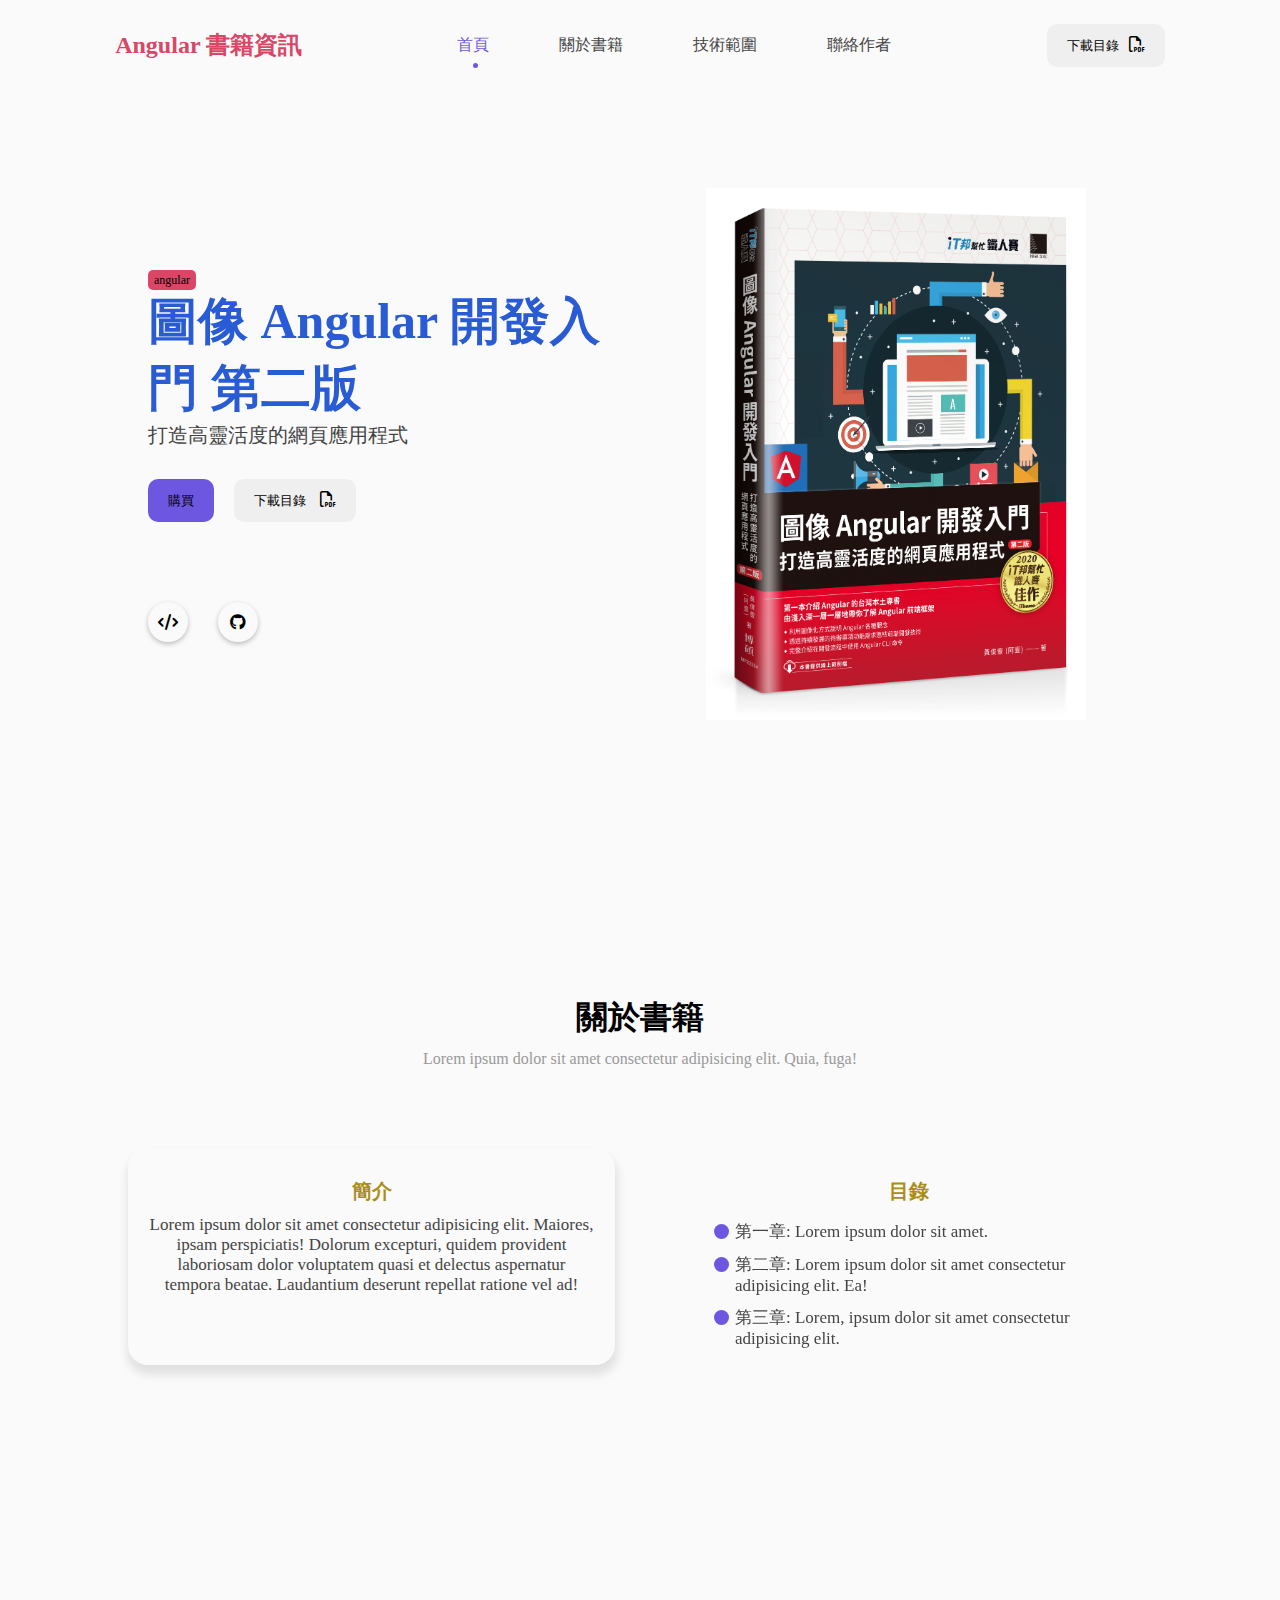
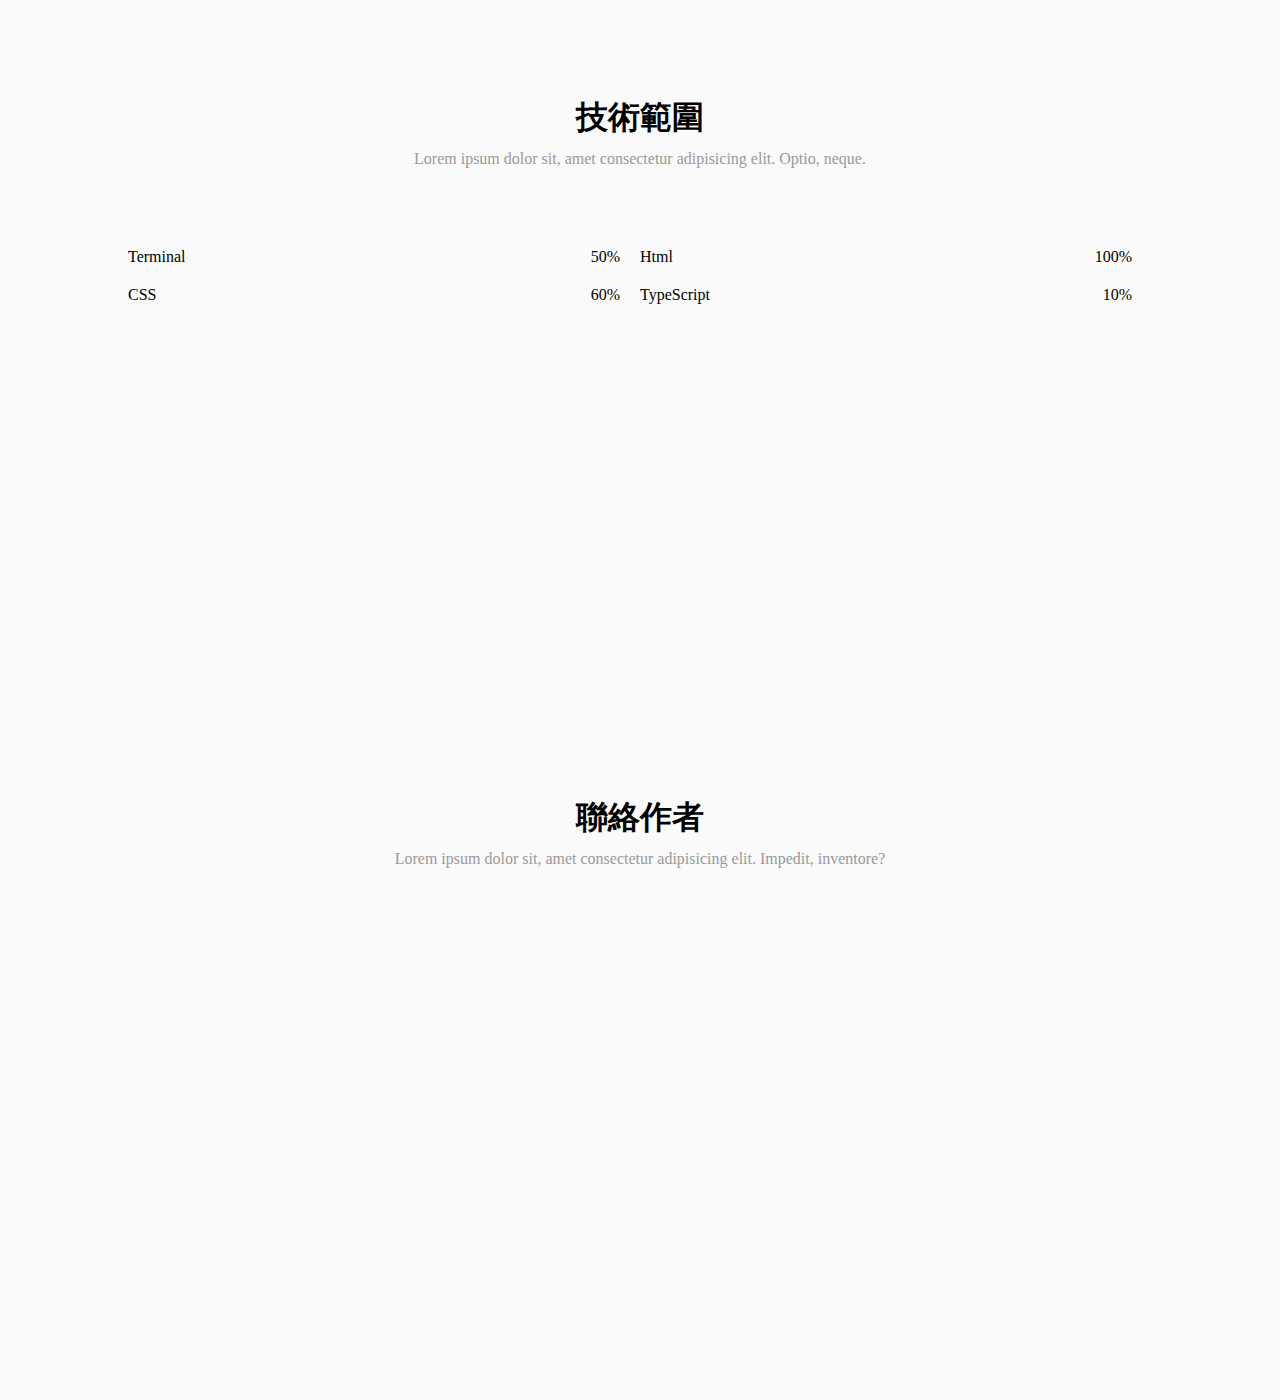
==== src/index.html @ b47655c7 "feat(skill): 技術範圍項目樣式實作" ====
<!DOCTYPE html>
<html lang="en">
  <head>
    <meta charset="UTF-8" />
    <meta name="viewport" content="width=device-width, initial-scale=1.0" />
    <link rel="stylesheet" href="./style.min.css" />
    <link rel="stylesheet" href="https://cdnjs.cloudflare.com/ajax/libs/font-awesome/6.6.0/css/all.min.css" />
    <title>Angular 書籍資訊</title>
  </head>
  <body>
    <div class="container">
      <nav id="header">
        <div class="nav-logo">Angular 書籍資訊</div>
        <ul class="nav-menu">
          <li class="nav-item">
            <a href="#home" class="nav-link active-link">首頁</a>
          </li>
          <li class="nav-item">
            <a href="#book" class="nav-link">關於書籍</a>
          </li>
          <li class="nav-item">
            <a href="#skill" class="nav-link">技術範圍</a>
          </li>
          <li class="nav-item">
            <a href="#contact" class="nav-link">聯絡作者</a>
          </li>
        </ul>
        <div>
          <button class="btn">下載目錄<i class="fa-regular fa-file-pdf"></i></button>
        </div>
      </nav>
      <main class="wrapper">
        <section id="home" class="home-box">
          <div class="home-text">
            <div class="tag"><span>angular</span></div>
            <div class="name">圖像 Angular 開發入門 第二版</div>
            <div class="subtitle">打造高靈活度的網頁應用程式</div>
            <div class="text-btn">
              <button type="button" class="btn blue-btn">購買</button>
              <button type="button" class="btn">下載目錄 <i class="fa-regular fa-file-pdf"></i></button>
            </div>
            <div class="icons">
              <div class="icon"><i class="fa-solid fa-code"></i></div>
              <div class="icon"><i class="fa-brands fa-github"></i></div>
            </div>
          </div>
          <div class="home-image">
            <div class="image">
              <img src="./assets/images/angular.jpg" alt="angular" />
            </div>
          </div>
        </section>
        <section id="book" class="section">
          <div class="top-header">
            <h1>關於書籍</h1>
            <span>Lorem ipsum dolor sit amet consectetur adipisicing elit. Quia, fuga!</span>
          </div>
          <div class="about-container">
            <div class="introduce">
              <div class="card">
                <h3>簡介</h3>
                <div>
                  Lorem ipsum dolor sit amet consectetur adipisicing elit. Maiores, ipsam perspiciatis! Dolorum excepturi, quidem provident
                  laboriosam dolor voluptatem quasi et delectus aspernatur tempora beatae. Laudantium deserunt repellat ratione vel ad!
                </div>
              </div>
            </div>
            <div class="contents">
              <div class="list">
                <h3>目錄</h3>
                <div class="item">第一章: Lorem ipsum dolor sit amet.</div>
                <div class="item">第二章: Lorem ipsum dolor sit amet consectetur adipisicing elit. Ea!</div>
                <div class="item">第三章: Lorem, ipsum dolor sit amet consectetur adipisicing elit.</div>
              </div>
            </div>
          </div>
        </section>
        <section id="skill" class="section">
          <div class="top-header">
            <h1>技術範圍</h1>
            <span>Lorem ipsum dolor sit, amet consectetur adipisicing elit. Optio, neque.</span>
          </div>
          <div class="skill-container">
            <div class="skill-item">
              <span class="skill">
                <span>Terminal</span>
                <span>50%</span>
              </span>
            </div>
            <div class="skill-item">
              <span class="skill">
                <span>Html</span>
                <span>100%</span>
              </span>
            </div>
            <div class="skill-item">
              <span class="skill">
                <span>CSS</span>
                <span>60%</span>
              </span>
            </div>
            <div class="skill-item">
              <span class="skill">
                <span>TypeScript</span>
                <span>10%</span>
              </span>
            </div>
          </div>
        </section>
        <section id="contact" class="section">
          <div class="top-header">
            <h1>聯絡作者</h1>
            <span>Lorem ipsum dolor sit, amet consectetur adipisicing elit. Impedit, inventore?</span>
          </div>
        </section>
      </main>
    </div>
    <script src="./main.js"></script>
  </body>
</html>
---- src/style.min.css ----
nav{background-color:var(--body-color);position:fixed;width:100%;height:90px;line-height:90px;padding-inline:9vw;display:flex;justify-content:space-between}nav .nav-logo{font-size:24px;font-weight:600;color:var(--logo-color)}nav ul{display:flex;list-style:none}nav ul .nav-link{text-decoration:none;color:var(--text-color);font-weight:500;padding-inline:15px;margin-inline:20px}nav ul .active-link{position:relative;color:var(--first-color)}nav ul .active-link::after{position:absolute;content:"";width:5px;height:5px;background-color:var(--first-color);left:50%;bottom:-15px;border-radius:50%}.btn{font-weight:500;padding:12px 20px;background-color:#efefef;border:none;border-radius:10px;cursor:pointer}.btn:hover{background-color:var(--second-color);color:var(--withe-color)}.btn>i{margin-left:10px}.home-text{padding-left:20px;min-height:80vh;width:50%;display:flex;flex-direction:column;justify-content:center}.home-text .tag>span{background-color:var(--logo-color);color:var(--white-color);padding:3px 6px;font-size:12px;border-radius:5px}.home-text .name{font-size:50px;font-weight:600;color:var(--third-color)}.home-text .subtitle{font-size:20px;margin-bottom:30px;color:var(--text-color)}.home-text .text-btn{display:flex;gap:20px}.home-text .text-btn>.blue-btn{background-color:var(--first-color);color:var(--white-color)}.home-text .text-btn>.blue-btn:hover{background-color:var(--first-color-hover)}.home-text .icons{display:flex;margin-top:5em;gap:30px}.home-text .icons .icon{display:flex;justify-content:center;align-items:center;width:40px;height:40px;border-radius:50%;box-shadow:0px 2px 5px 0px rgba(0,0,0,.25);cursor:pointer}.home-image{display:flex;justify-content:right;align-items:center;width:50%;min-height:80vh}.home-image .image{width:380px;margin:0 auto;overflow:hidden}.home-image .image img{width:380px}.about-container{display:flex;justify-content:space-between;width:100%;gap:50px}.about-container .introduce,.about-container .contents{width:50%}.about-container h3{margin-bottom:10px;font-size:20px;font-weight:600;color:var(--second-color)}.about-container .card{display:flex;align-items:center;flex-direction:column;padding:30px 20px 70px;width:100%;background-color:var(--white-color);border-radius:20px;box-shadow:1px 8px 10px 2px var(--first-shadow-color)}.about-container .card div{text-align:center;font-size:17px;color:var(--text-color)}.about-container .list{display:flex;flex-direction:column;padding:30px 65px 70px;width:100%}.about-container .list h3{text-align:center}.about-container .list .item{font-size:17px;padding:5px;color:var(--text-color);position:relative}.about-container .list .item::before{box-sizing:border-box;content:"";position:absolute;top:9px;left:-16px;width:15px;height:15px;border-radius:50px;background-color:var(--first-color)}.skill-container{display:flex;width:100%;gap:20px;flex-wrap:wrap}.skill-container .skill-item{flex-basis:calc(50% - 20px)}.skill-container .skill-item .skill{display:flex;justify-content:space-between;align-items:center}:root{--body-color: rgb(250, 250, 250);--logo-color: rgb(218, 70, 102);--withe-color: rgb(255, 255, 255);--text-color: rgb(68, 68, 68);--first-color: rgb(110, 87, 224);--first-color-hover: rgb(40, 91, 212);--first-shadow-color: rgba(0, 0, 0, 0.1);--second-color: rgb(170, 142, 18);--third-color: rgb(40, 91, 212)}html{scroll-behavior:smooth}body{background-color:var(--body-color)}body .container{width:100%}*{margin:0;padding:0;box-sizing:border-box}.wrapper{padding-inline:10vw}.wrapper .home-box{display:flex;padding-block:6em;height:100vh;min-height:700px}.wrapper .section{padding-block:6em;min-height:700px}.wrapper .section .top-header{text-align:center;margin-bottom:5em}.wrapper .section .top-header h1{font-weight:600;margin-bottom:10px}.wrapper .section .top-header span{color:#999}i{font-size:16px}/*# sourceMappingURL=style.min.css.map */
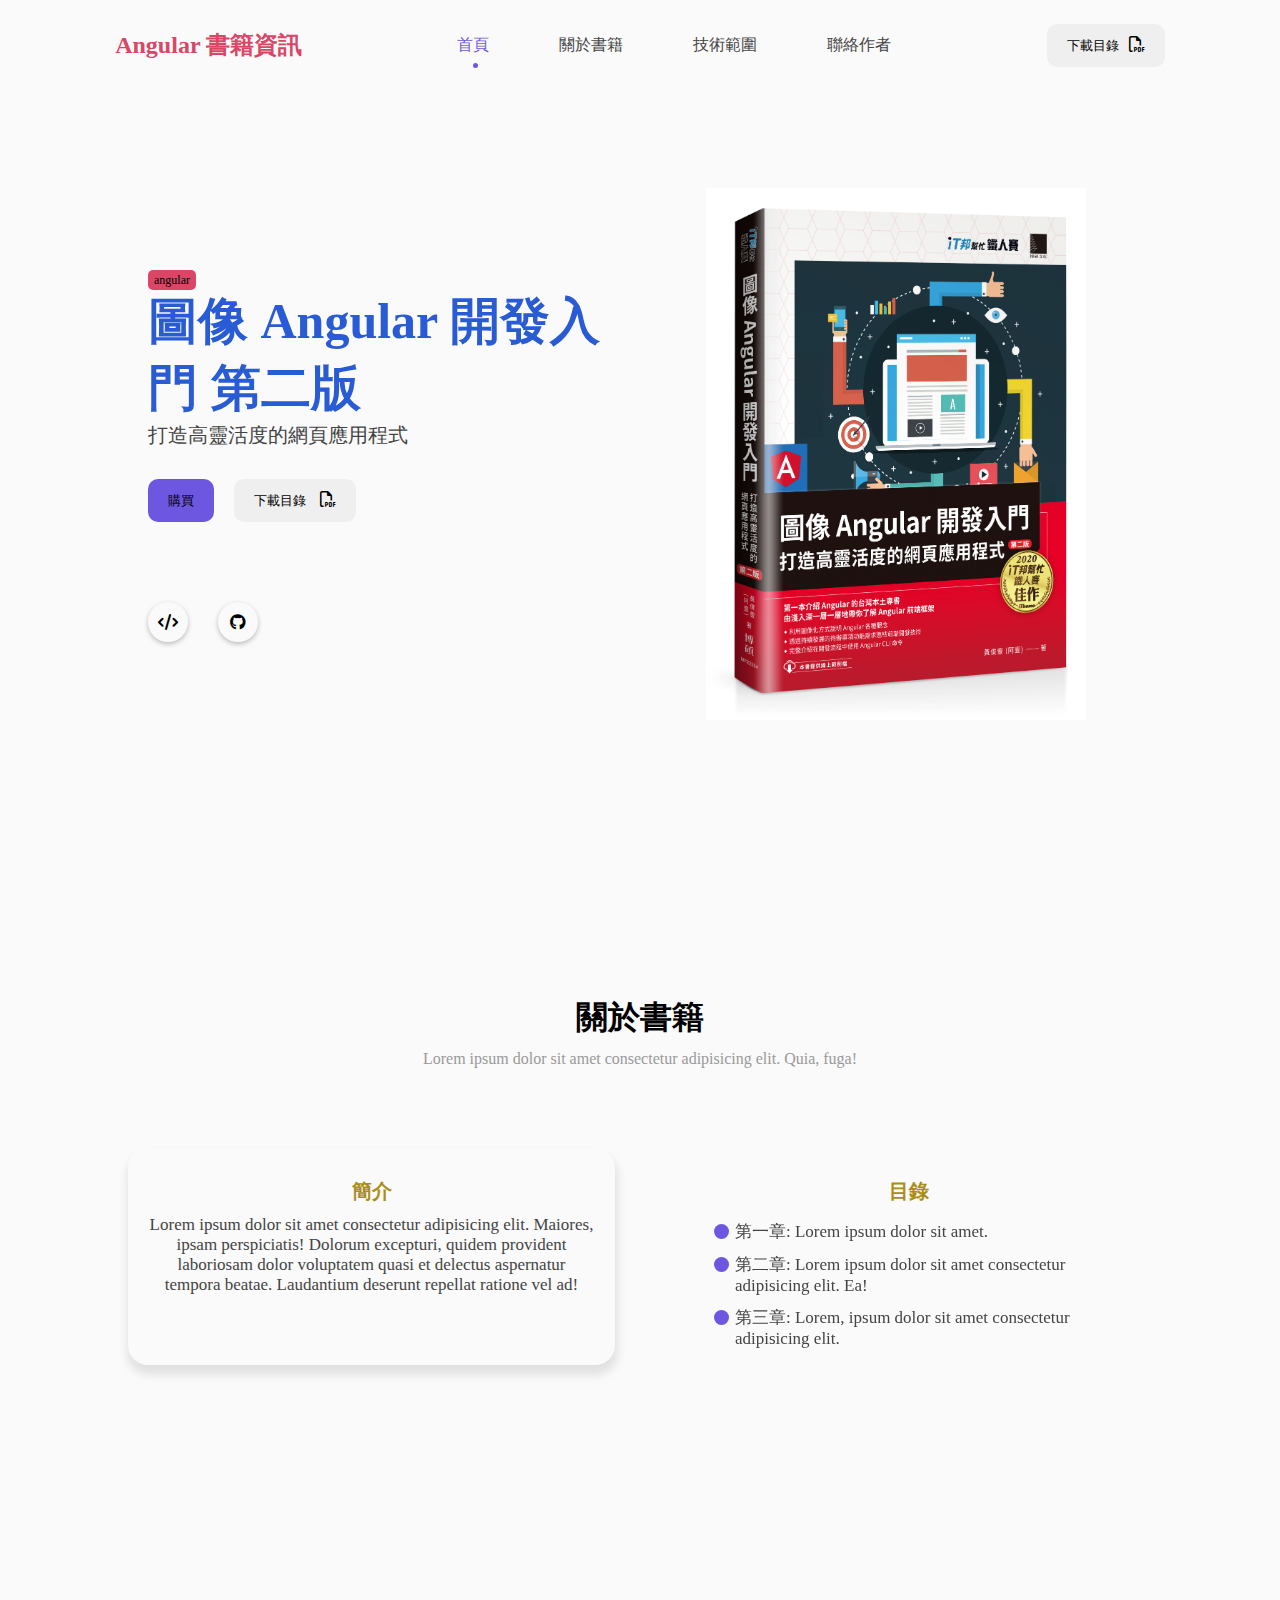
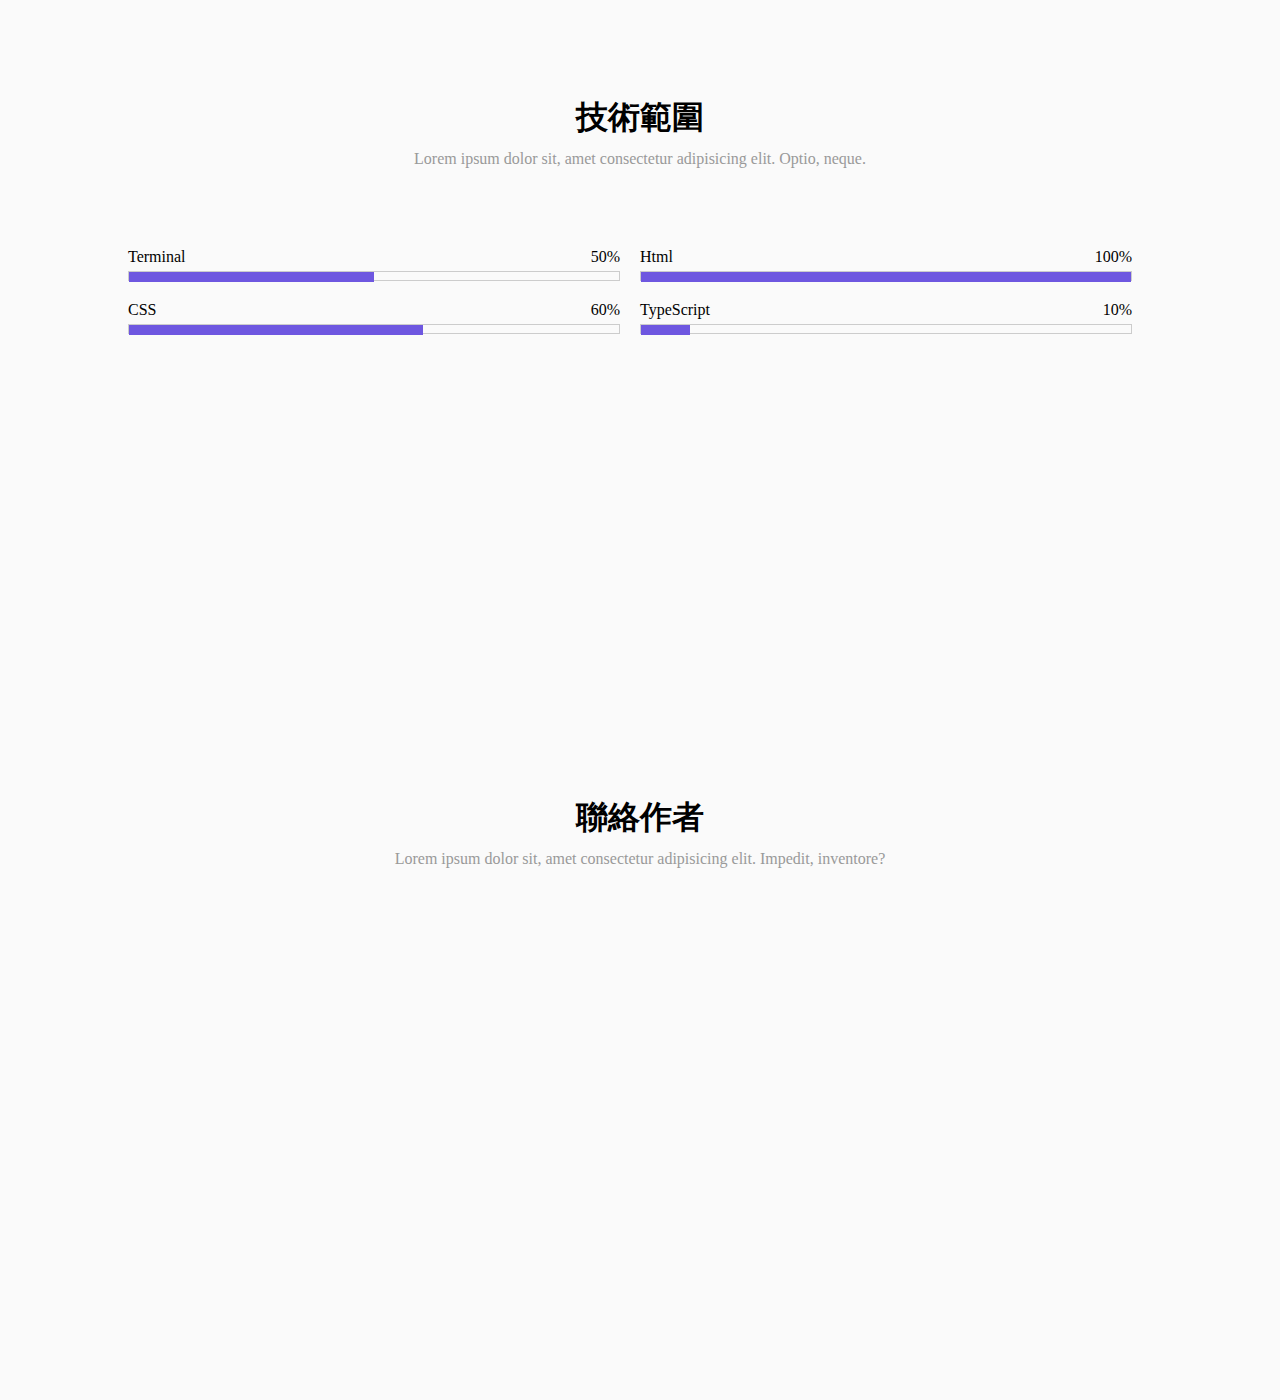
==== commit 3ecad85c: "feat(skill): 技術範圍進度條樣式實作" ====
--- a/src/index.html
+++ b/src/index.html
@@ -86,24 +86,36 @@
                 <span>Terminal</span>
                 <span>50%</span>
               </span>
+              <div class="progress-bar-wrap">
+                <div class="progress-bar" style="width: 50%"></div>
+              </div>
             </div>
             <div class="skill-item">
               <span class="skill">
                 <span>Html</span>
                 <span>100%</span>
               </span>
+              <div class="progress-bar-wrap">
+                <div class="progress-bar" style="width: 100%"></div>
+              </div>
             </div>
             <div class="skill-item">
               <span class="skill">
                 <span>CSS</span>
                 <span>60%</span>
               </span>
+              <div class="progress-bar-wrap">
+                <div class="progress-bar" style="width: 60%"></div>
+              </div>
             </div>
             <div class="skill-item">
               <span class="skill">
                 <span>TypeScript</span>
                 <span>10%</span>
               </span>
+              <div class="progress-bar-wrap">
+                <div class="progress-bar" style="width: 10%"></div>
+              </div>
             </div>
           </div>
         </section>
--- a/src/style.min.css
+++ b/src/style.min.css
@@ -1 +1 @@
-nav{background-color:var(--body-color);position:fixed;width:100%;height:90px;line-height:90px;padding-inline:9vw;display:flex;justify-content:space-between}nav .nav-logo{font-size:24px;font-weight:600;color:var(--logo-color)}nav ul{display:flex;list-style:none}nav ul .nav-link{text-decoration:none;color:var(--text-color);font-weight:500;padding-inline:15px;margin-inline:20px}nav ul .active-link{position:relative;color:var(--first-color)}nav ul .active-link::after{position:absolute;content:"";width:5px;height:5px;background-color:var(--first-color);left:50%;bottom:-15px;border-radius:50%}.btn{font-weight:500;padding:12px 20px;background-color:#efefef;border:none;border-radius:10px;cursor:pointer}.btn:hover{background-color:var(--second-color);color:var(--withe-color)}.btn>i{margin-left:10px}.home-text{padding-left:20px;min-height:80vh;width:50%;display:flex;flex-direction:column;justify-content:center}.home-text .tag>span{background-color:var(--logo-color);color:var(--white-color);padding:3px 6px;font-size:12px;border-radius:5px}.home-text .name{font-size:50px;font-weight:600;color:var(--third-color)}.home-text .subtitle{font-size:20px;margin-bottom:30px;color:var(--text-color)}.home-text .text-btn{display:flex;gap:20px}.home-text .text-btn>.blue-btn{background-color:var(--first-color);color:var(--white-color)}.home-text .text-btn>.blue-btn:hover{background-color:var(--first-color-hover)}.home-text .icons{display:flex;margin-top:5em;gap:30px}.home-text .icons .icon{display:flex;justify-content:center;align-items:center;width:40px;height:40px;border-radius:50%;box-shadow:0px 2px 5px 0px rgba(0,0,0,.25);cursor:pointer}.home-image{display:flex;justify-content:right;align-items:center;width:50%;min-height:80vh}.home-image .image{width:380px;margin:0 auto;overflow:hidden}.home-image .image img{width:380px}.about-container{display:flex;justify-content:space-between;width:100%;gap:50px}.about-container .introduce,.about-container .contents{width:50%}.about-container h3{margin-bottom:10px;font-size:20px;font-weight:600;color:var(--second-color)}.about-container .card{display:flex;align-items:center;flex-direction:column;padding:30px 20px 70px;width:100%;background-color:var(--white-color);border-radius:20px;box-shadow:1px 8px 10px 2px var(--first-shadow-color)}.about-container .card div{text-align:center;font-size:17px;color:var(--text-color)}.about-container .list{display:flex;flex-direction:column;padding:30px 65px 70px;width:100%}.about-container .list h3{text-align:center}.about-container .list .item{font-size:17px;padding:5px;color:var(--text-color);position:relative}.about-container .list .item::before{box-sizing:border-box;content:"";position:absolute;top:9px;left:-16px;width:15px;height:15px;border-radius:50px;background-color:var(--first-color)}.skill-container{display:flex;width:100%;gap:20px;flex-wrap:wrap}.skill-container .skill-item{flex-basis:calc(50% - 20px)}.skill-container .skill-item .skill{display:flex;justify-content:space-between;align-items:center}:root{--body-color: rgb(250, 250, 250);--logo-color: rgb(218, 70, 102);--withe-color: rgb(255, 255, 255);--text-color: rgb(68, 68, 68);--first-color: rgb(110, 87, 224);--first-color-hover: rgb(40, 91, 212);--first-shadow-color: rgba(0, 0, 0, 0.1);--second-color: rgb(170, 142, 18);--third-color: rgb(40, 91, 212)}html{scroll-behavior:smooth}body{background-color:var(--body-color)}body .container{width:100%}*{margin:0;padding:0;box-sizing:border-box}.wrapper{padding-inline:10vw}.wrapper .home-box{display:flex;padding-block:6em;height:100vh;min-height:700px}.wrapper .section{padding-block:6em;min-height:700px}.wrapper .section .top-header{text-align:center;margin-bottom:5em}.wrapper .section .top-header h1{font-weight:600;margin-bottom:10px}.wrapper .section .top-header span{color:#999}i{font-size:16px}/*# sourceMappingURL=style.min.css.map */+nav{background-color:var(--body-color);position:fixed;width:100%;height:90px;line-height:90px;padding-inline:9vw;display:flex;justify-content:space-between}nav .nav-logo{font-size:24px;font-weight:600;color:var(--logo-color)}nav ul{display:flex;list-style:none}nav ul .nav-link{text-decoration:none;color:var(--text-color);font-weight:500;padding-inline:15px;margin-inline:20px}nav ul .active-link{position:relative;color:var(--first-color)}nav ul .active-link::after{position:absolute;content:"";width:5px;height:5px;background-color:var(--first-color);left:50%;bottom:-15px;border-radius:50%}.btn{font-weight:500;padding:12px 20px;background-color:#efefef;border:none;border-radius:10px;cursor:pointer}.btn:hover{background-color:var(--second-color);color:var(--withe-color)}.btn>i{margin-left:10px}.home-text{padding-left:20px;min-height:80vh;width:50%;display:flex;flex-direction:column;justify-content:center}.home-text .tag>span{background-color:var(--logo-color);color:var(--white-color);padding:3px 6px;font-size:12px;border-radius:5px}.home-text .name{font-size:50px;font-weight:600;color:var(--third-color)}.home-text .subtitle{font-size:20px;margin-bottom:30px;color:var(--text-color)}.home-text .text-btn{display:flex;gap:20px}.home-text .text-btn>.blue-btn{background-color:var(--first-color);color:var(--white-color)}.home-text .text-btn>.blue-btn:hover{background-color:var(--first-color-hover)}.home-text .icons{display:flex;margin-top:5em;gap:30px}.home-text .icons .icon{display:flex;justify-content:center;align-items:center;width:40px;height:40px;border-radius:50%;box-shadow:0px 2px 5px 0px rgba(0,0,0,.25);cursor:pointer}.home-image{display:flex;justify-content:right;align-items:center;width:50%;min-height:80vh}.home-image .image{width:380px;margin:0 auto;overflow:hidden}.home-image .image img{width:380px}.about-container{display:flex;justify-content:space-between;width:100%;gap:50px}.about-container .introduce,.about-container .contents{width:50%}.about-container h3{margin-bottom:10px;font-size:20px;font-weight:600;color:var(--second-color)}.about-container .card{display:flex;align-items:center;flex-direction:column;padding:30px 20px 70px;width:100%;background-color:var(--white-color);border-radius:20px;box-shadow:1px 8px 10px 2px var(--first-shadow-color)}.about-container .card div{text-align:center;font-size:17px;color:var(--text-color)}.about-container .list{display:flex;flex-direction:column;padding:30px 65px 70px;width:100%}.about-container .list h3{text-align:center}.about-container .list .item{font-size:17px;padding:5px;color:var(--text-color);position:relative}.about-container .list .item::before{box-sizing:border-box;content:"";position:absolute;top:9px;left:-16px;width:15px;height:15px;border-radius:50px;background-color:var(--first-color)}.skill-container{display:flex;width:100%;gap:20px;flex-wrap:wrap}.skill-container .skill-item{flex-basis:calc(50% - 20px);display:flex;flex-direction:column;gap:5px}.skill-container .skill-item .skill{display:flex;justify-content:space-between;align-items:center}.skill-container .skill-item .progress-bar-wrap{height:10px;border:1px solid #ccc}.skill-container .skill-item .progress-bar-wrap .progress-bar{height:10px;background-color:var(--first-color)}:root{--body-color: rgb(250, 250, 250);--logo-color: rgb(218, 70, 102);--withe-color: rgb(255, 255, 255);--text-color: rgb(68, 68, 68);--first-color: rgb(110, 87, 224);--first-color-hover: rgb(40, 91, 212);--first-shadow-color: rgba(0, 0, 0, 0.1);--second-color: rgb(170, 142, 18);--third-color: rgb(40, 91, 212)}html{scroll-behavior:smooth}body{background-color:var(--body-color)}body .container{width:100%}*{margin:0;padding:0;box-sizing:border-box}.wrapper{padding-inline:10vw}.wrapper .home-box{display:flex;padding-block:6em;height:100vh;min-height:700px}.wrapper .section{padding-block:6em;min-height:700px}.wrapper .section .top-header{text-align:center;margin-bottom:5em}.wrapper .section .top-header h1{font-weight:600;margin-bottom:10px}.wrapper .section .top-header span{color:#999}i{font-size:16px}/*# sourceMappingURL=style.min.css.map */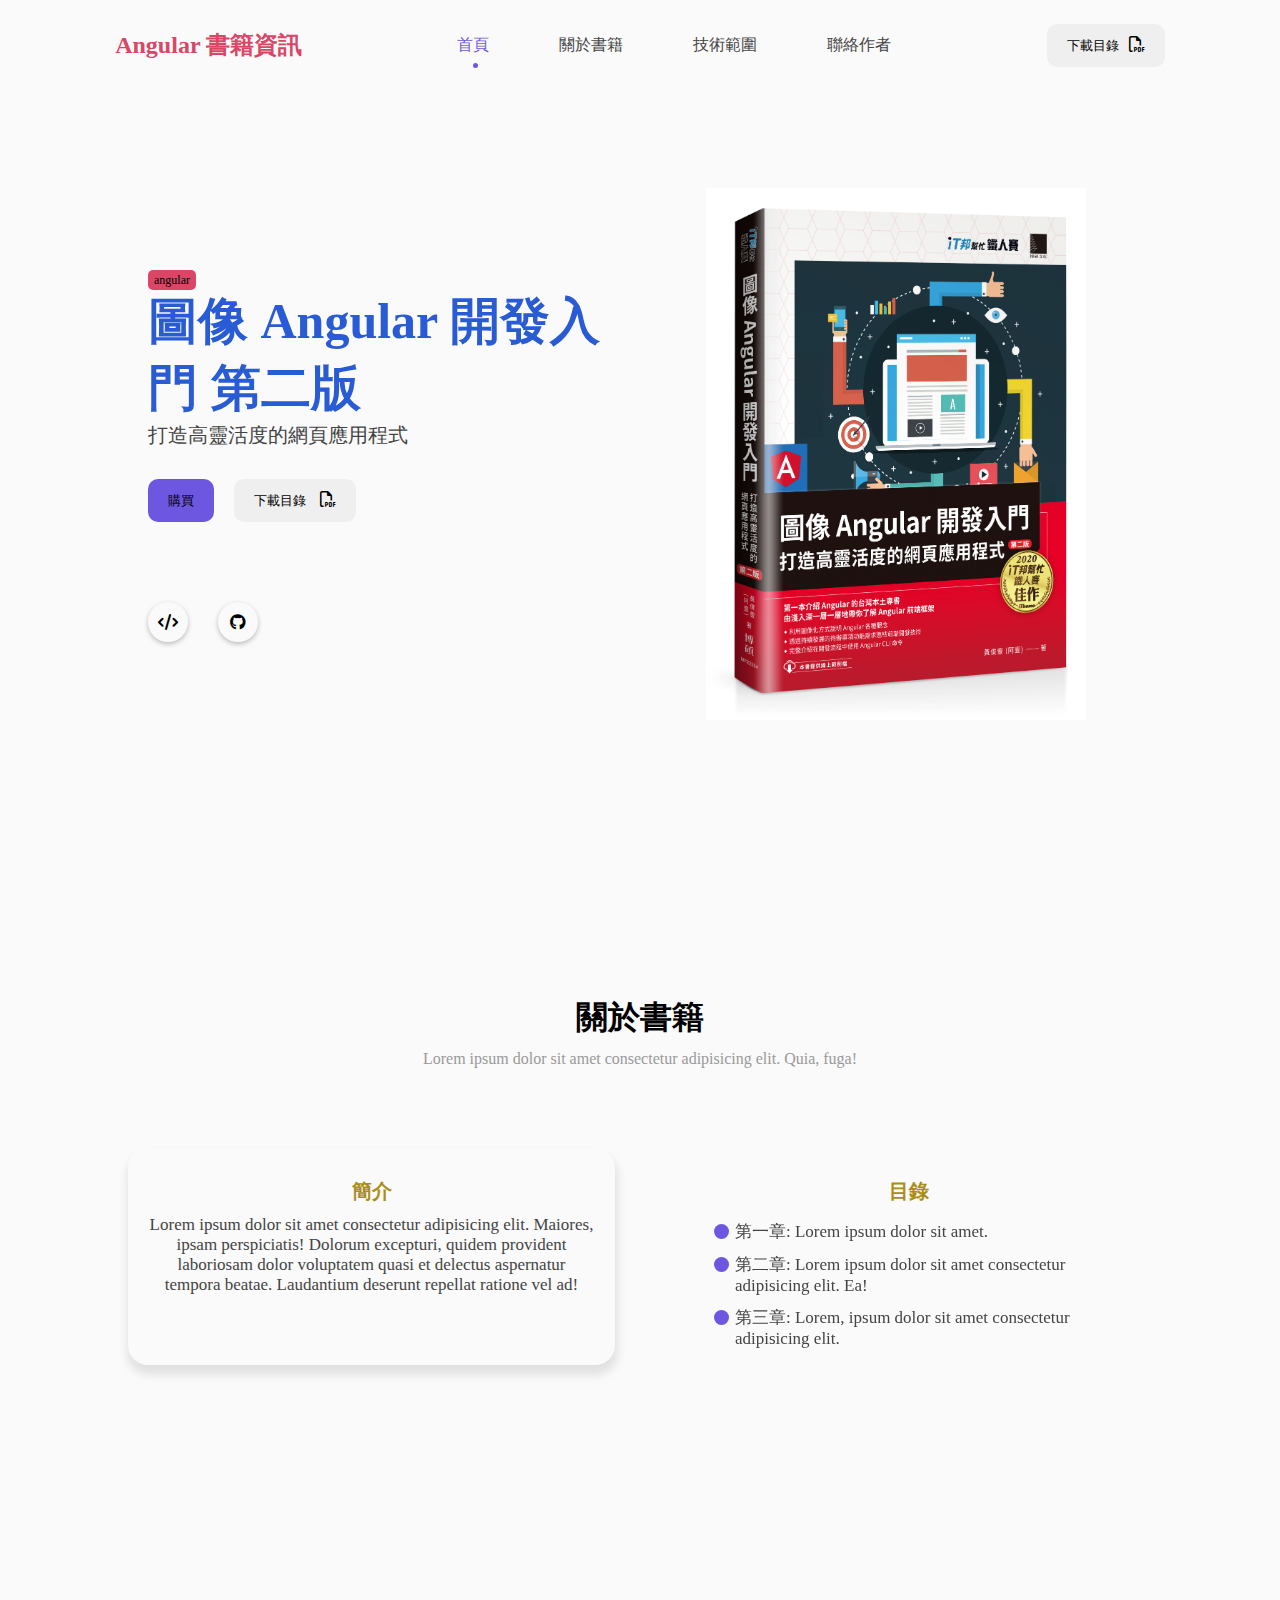
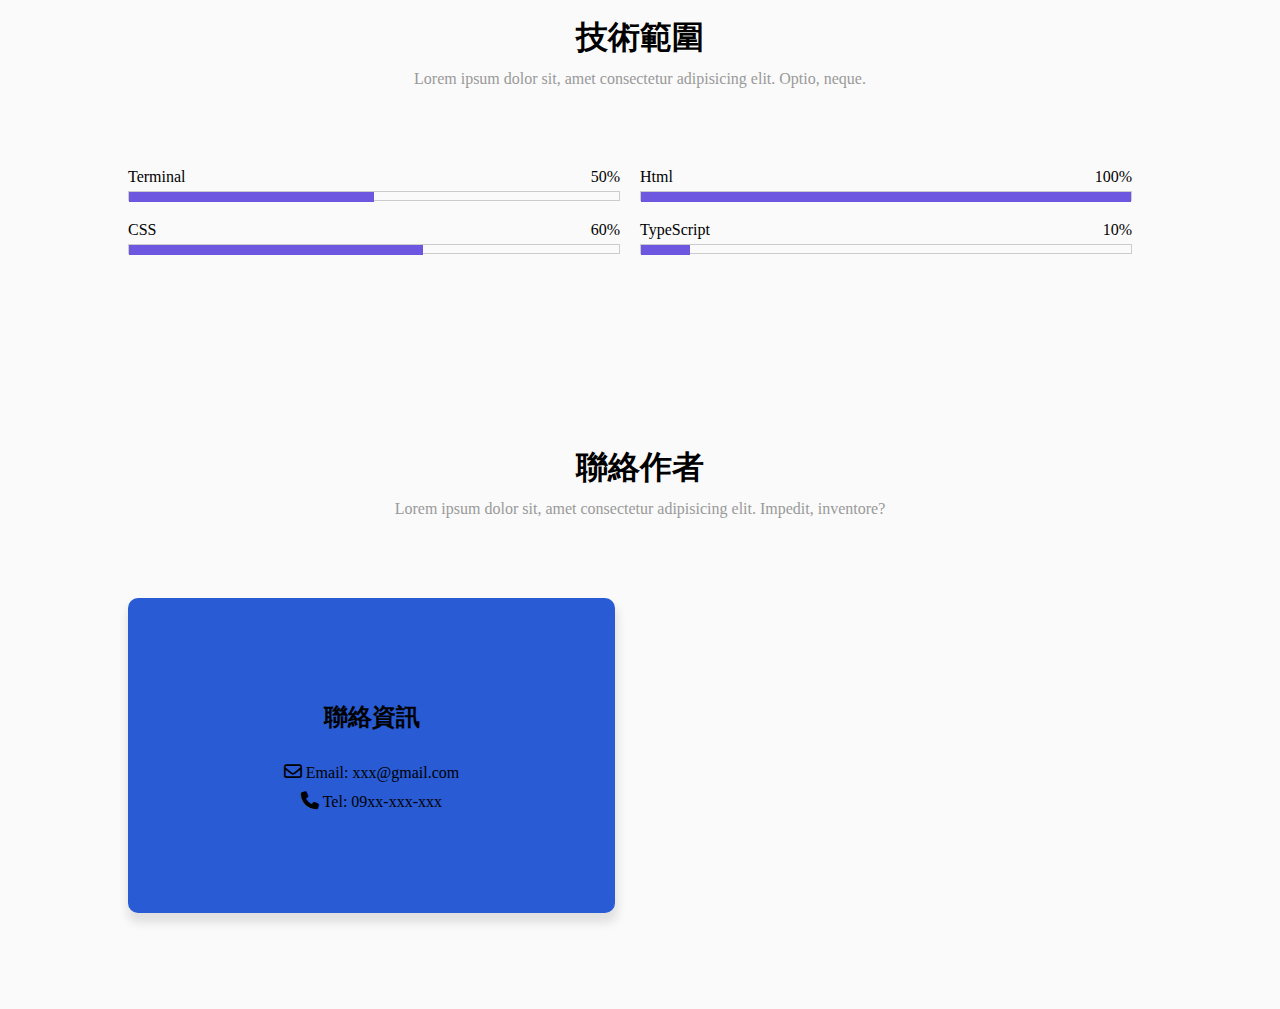
==== commit 85b5e326: "feat(contact): 聯絡作者區塊聯絡資訊實作" ====
--- a/src/index.html
+++ b/src/index.html
@@ -124,6 +124,16 @@
             <h1>聯絡作者</h1>
             <span>Lorem ipsum dolor sit, amet consectetur adipisicing elit. Impedit, inventore?</span>
           </div>
+          <div class="contact-container">
+            <div class="info">
+              <div class="contact-info">
+                <h2>聯絡資訊</h2>
+                <div><i class="fa-regular fa-envelope"></i> Email: xxx@gmail.com</div>
+                <div><i class="fa-solid fa-phone"></i> Tel: 09xx-xxx-xxx</div>
+              </div>
+            </div>
+            <div class="form"></div>
+          </div>
         </section>
       </main>
     </div>
--- a/src/style.min.css
+++ b/src/style.min.css
@@ -1 +1 @@
-nav{background-color:var(--body-color);position:fixed;width:100%;height:90px;line-height:90px;padding-inline:9vw;display:flex;justify-content:space-between}nav .nav-logo{font-size:24px;font-weight:600;color:var(--logo-color)}nav ul{display:flex;list-style:none}nav ul .nav-link{text-decoration:none;color:var(--text-color);font-weight:500;padding-inline:15px;margin-inline:20px}nav ul .active-link{position:relative;color:var(--first-color)}nav ul .active-link::after{position:absolute;content:"";width:5px;height:5px;background-color:var(--first-color);left:50%;bottom:-15px;border-radius:50%}.btn{font-weight:500;padding:12px 20px;background-color:#efefef;border:none;border-radius:10px;cursor:pointer}.btn:hover{background-color:var(--second-color);color:var(--withe-color)}.btn>i{margin-left:10px}.home-text{padding-left:20px;min-height:80vh;width:50%;display:flex;flex-direction:column;justify-content:center}.home-text .tag>span{background-color:var(--logo-color);color:var(--white-color);padding:3px 6px;font-size:12px;border-radius:5px}.home-text .name{font-size:50px;font-weight:600;color:var(--third-color)}.home-text .subtitle{font-size:20px;margin-bottom:30px;color:var(--text-color)}.home-text .text-btn{display:flex;gap:20px}.home-text .text-btn>.blue-btn{background-color:var(--first-color);color:var(--white-color)}.home-text .text-btn>.blue-btn:hover{background-color:var(--first-color-hover)}.home-text .icons{display:flex;margin-top:5em;gap:30px}.home-text .icons .icon{display:flex;justify-content:center;align-items:center;width:40px;height:40px;border-radius:50%;box-shadow:0px 2px 5px 0px rgba(0,0,0,.25);cursor:pointer}.home-image{display:flex;justify-content:right;align-items:center;width:50%;min-height:80vh}.home-image .image{width:380px;margin:0 auto;overflow:hidden}.home-image .image img{width:380px}.about-container{display:flex;justify-content:space-between;width:100%;gap:50px}.about-container .introduce,.about-container .contents{width:50%}.about-container h3{margin-bottom:10px;font-size:20px;font-weight:600;color:var(--second-color)}.about-container .card{display:flex;align-items:center;flex-direction:column;padding:30px 20px 70px;width:100%;background-color:var(--white-color);border-radius:20px;box-shadow:1px 8px 10px 2px var(--first-shadow-color)}.about-container .card div{text-align:center;font-size:17px;color:var(--text-color)}.about-container .list{display:flex;flex-direction:column;padding:30px 65px 70px;width:100%}.about-container .list h3{text-align:center}.about-container .list .item{font-size:17px;padding:5px;color:var(--text-color);position:relative}.about-container .list .item::before{box-sizing:border-box;content:"";position:absolute;top:9px;left:-16px;width:15px;height:15px;border-radius:50px;background-color:var(--first-color)}.skill-container{display:flex;width:100%;gap:20px;flex-wrap:wrap}.skill-container .skill-item{flex-basis:calc(50% - 20px);display:flex;flex-direction:column;gap:5px}.skill-container .skill-item .skill{display:flex;justify-content:space-between;align-items:center}.skill-container .skill-item .progress-bar-wrap{height:10px;border:1px solid #ccc}.skill-container .skill-item .progress-bar-wrap .progress-bar{height:10px;background-color:var(--first-color)}:root{--body-color: rgb(250, 250, 250);--logo-color: rgb(218, 70, 102);--withe-color: rgb(255, 255, 255);--text-color: rgb(68, 68, 68);--first-color: rgb(110, 87, 224);--first-color-hover: rgb(40, 91, 212);--first-shadow-color: rgba(0, 0, 0, 0.1);--second-color: rgb(170, 142, 18);--third-color: rgb(40, 91, 212)}html{scroll-behavior:smooth}body{background-color:var(--body-color)}body .container{width:100%}*{margin:0;padding:0;box-sizing:border-box}.wrapper{padding-inline:10vw}.wrapper .home-box{display:flex;padding-block:6em;height:100vh;min-height:700px}.wrapper .section{padding-block:6em;min-height:700px}.wrapper .section .top-header{text-align:center;margin-bottom:5em}.wrapper .section .top-header h1{font-weight:600;margin-bottom:10px}.wrapper .section .top-header span{color:#999}i{font-size:16px}/*# sourceMappingURL=style.min.css.map */+nav{background-color:var(--body-color);position:fixed;width:100%;height:90px;line-height:90px;padding-inline:9vw;display:flex;justify-content:space-between}nav .nav-logo{font-size:24px;font-weight:600;color:var(--logo-color)}nav ul{display:flex;list-style:none}nav ul .nav-link{text-decoration:none;color:var(--text-color);font-weight:500;padding-inline:15px;margin-inline:20px}nav ul .active-link{position:relative;color:var(--first-color)}nav ul .active-link::after{position:absolute;content:"";width:5px;height:5px;background-color:var(--first-color);left:50%;bottom:-15px;border-radius:50%}.btn{font-weight:500;padding:12px 20px;background-color:#efefef;border:none;border-radius:10px;cursor:pointer}.btn:hover{background-color:var(--second-color);color:var(--withe-color)}.btn>i{margin-left:10px}.home-text{padding-left:20px;min-height:80vh;width:50%;display:flex;flex-direction:column;justify-content:center}.home-text .tag>span{background-color:var(--logo-color);color:var(--white-color);padding:3px 6px;font-size:12px;border-radius:5px}.home-text .name{font-size:50px;font-weight:600;color:var(--third-color)}.home-text .subtitle{font-size:20px;margin-bottom:30px;color:var(--text-color)}.home-text .text-btn{display:flex;gap:20px}.home-text .text-btn>.blue-btn{background-color:var(--first-color);color:var(--white-color)}.home-text .text-btn>.blue-btn:hover{background-color:var(--first-color-hover)}.home-text .icons{display:flex;margin-top:5em;gap:30px}.home-text .icons .icon{display:flex;justify-content:center;align-items:center;width:40px;height:40px;border-radius:50%;box-shadow:0px 2px 5px 0px rgba(0,0,0,.25);cursor:pointer}.home-image{display:flex;justify-content:right;align-items:center;width:50%;min-height:80vh}.home-image .image{width:380px;margin:0 auto;overflow:hidden}.home-image .image img{width:380px}.about-container{display:flex;justify-content:space-between;width:100%;gap:50px}.about-container .introduce,.about-container .contents{width:50%}.about-container h3{margin-bottom:10px;font-size:20px;font-weight:600;color:var(--second-color)}.about-container .card{display:flex;align-items:center;flex-direction:column;padding:30px 20px 70px;width:100%;background-color:var(--white-color);border-radius:20px;box-shadow:1px 8px 10px 2px var(--first-shadow-color)}.about-container .card div{text-align:center;font-size:17px;color:var(--text-color)}.about-container .list{display:flex;flex-direction:column;padding:30px 65px 70px;width:100%}.about-container .list h3{text-align:center}.about-container .list .item{font-size:17px;padding:5px;color:var(--text-color);position:relative}.about-container .list .item::before{box-sizing:border-box;content:"";position:absolute;top:9px;left:-16px;width:15px;height:15px;border-radius:50px;background-color:var(--first-color)}.skill-container{display:flex;width:100%;gap:20px;flex-wrap:wrap}.skill-container .skill-item{flex-basis:calc(50% - 20px);display:flex;flex-direction:column;gap:5px}.skill-container .skill-item .skill{display:flex;justify-content:space-between;align-items:center}.skill-container .skill-item .progress-bar-wrap{height:10px;border:1px solid #ccc}.skill-container .skill-item .progress-bar-wrap .progress-bar{height:10px;background-color:var(--first-color)}.contact-container{display:flex;justify-content:space-between;width:100%;gap:50px}.contact-container .info,.contact-container .form{width:50%}.contact-container .contact-info{display:flex;flex-direction:column;justify-content:center;align-items:center;padding:20px 30px;width:100%;height:315px;background-color:var(--third-color);color:var(--white-color);border-radius:10px;gap:10px;box-shadow:1px 8px 10px 2px var(--first-shadow-color)}.contact-container .contact-info>h2{margin-bottom:20px}.contact-container .contact-info i{font-size:18px}:root{--body-color: rgb(250, 250, 250);--logo-color: rgb(218, 70, 102);--withe-color: rgb(255, 255, 255);--text-color: rgb(68, 68, 68);--first-color: rgb(110, 87, 224);--first-color-hover: rgb(40, 91, 212);--first-shadow-color: rgba(0, 0, 0, 0.1);--second-color: rgb(170, 142, 18);--third-color: rgb(40, 91, 212)}html{scroll-behavior:smooth}body{background-color:var(--body-color)}body .container{width:100%}*{margin:0;padding:0;box-sizing:border-box}.wrapper{padding-inline:10vw}.wrapper .home-box{display:flex;padding-block:6em;height:100vh;min-height:700px}.wrapper .section{padding-block:6em}.wrapper .section .top-header{text-align:center;margin-bottom:5em}.wrapper .section .top-header h1{font-weight:600;margin-bottom:10px}.wrapper .section .top-header span{color:#999}i{font-size:16px}/*# sourceMappingURL=style.min.css.map */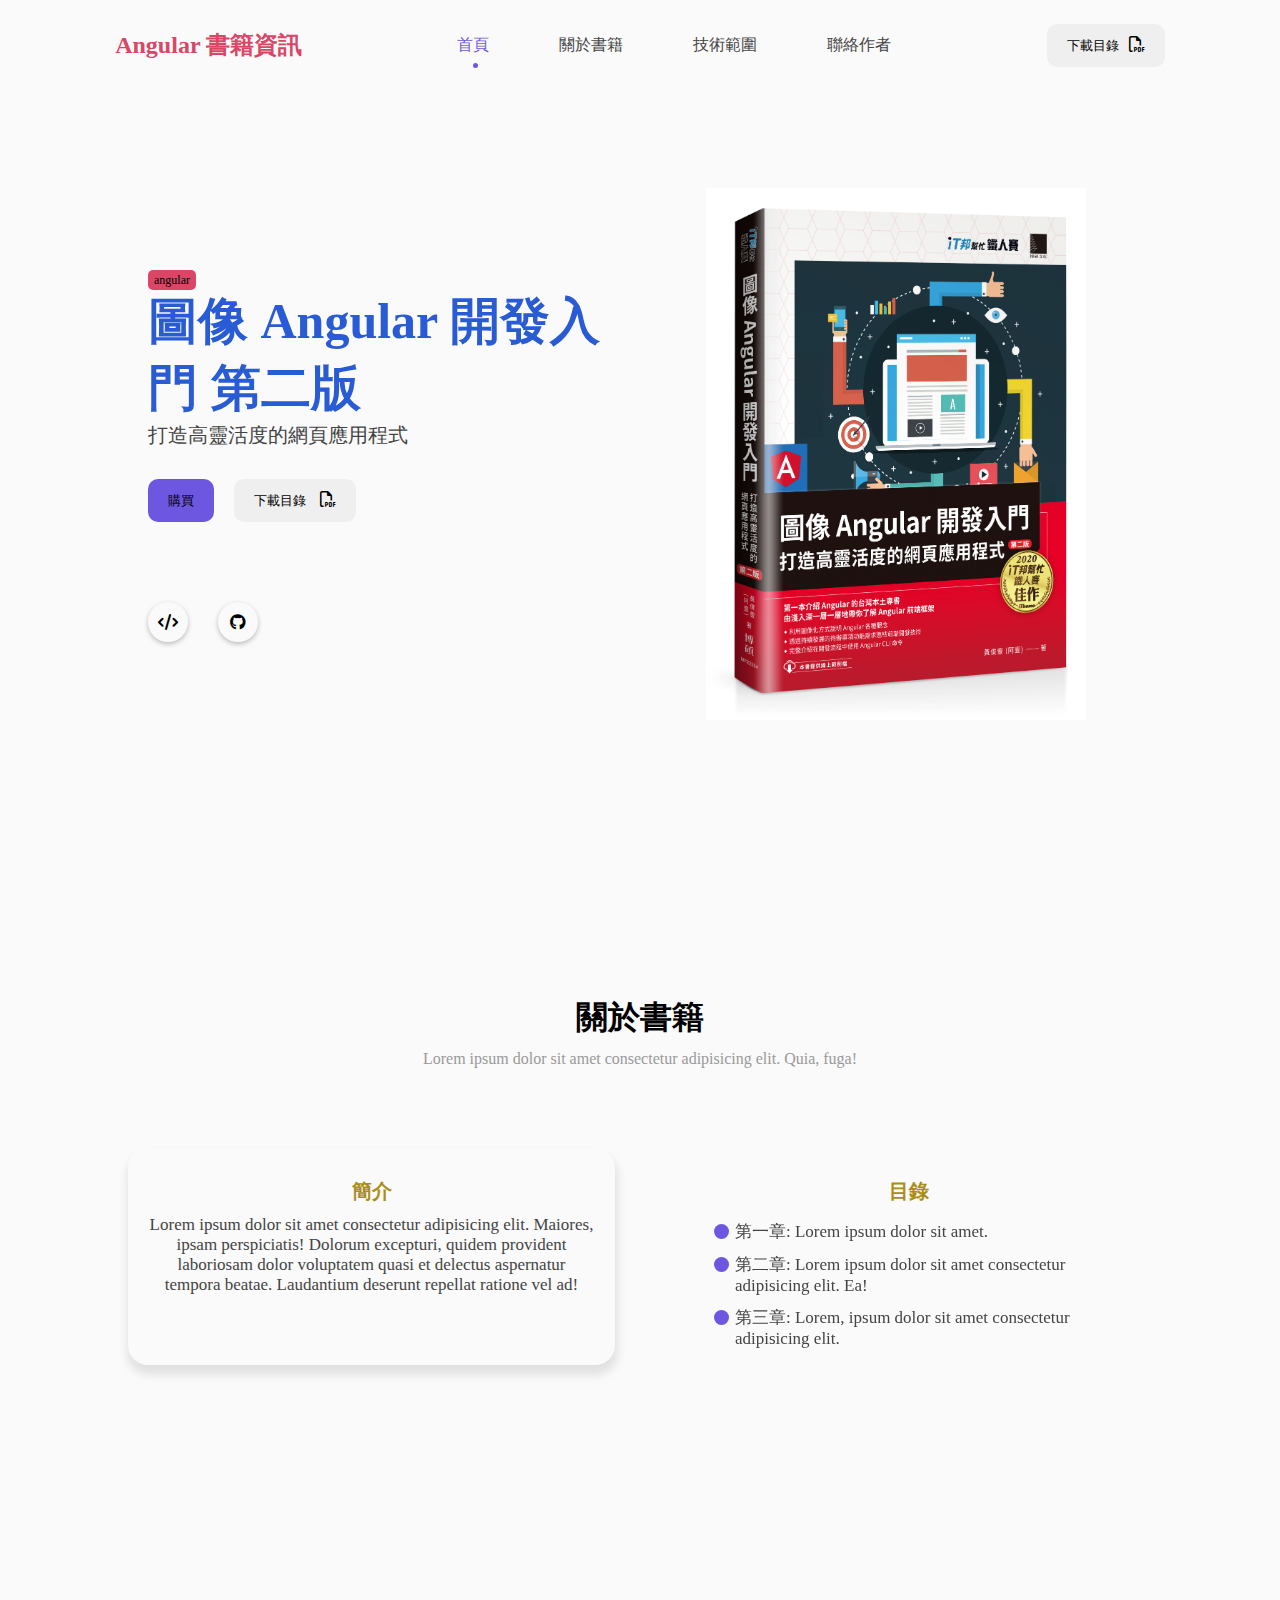
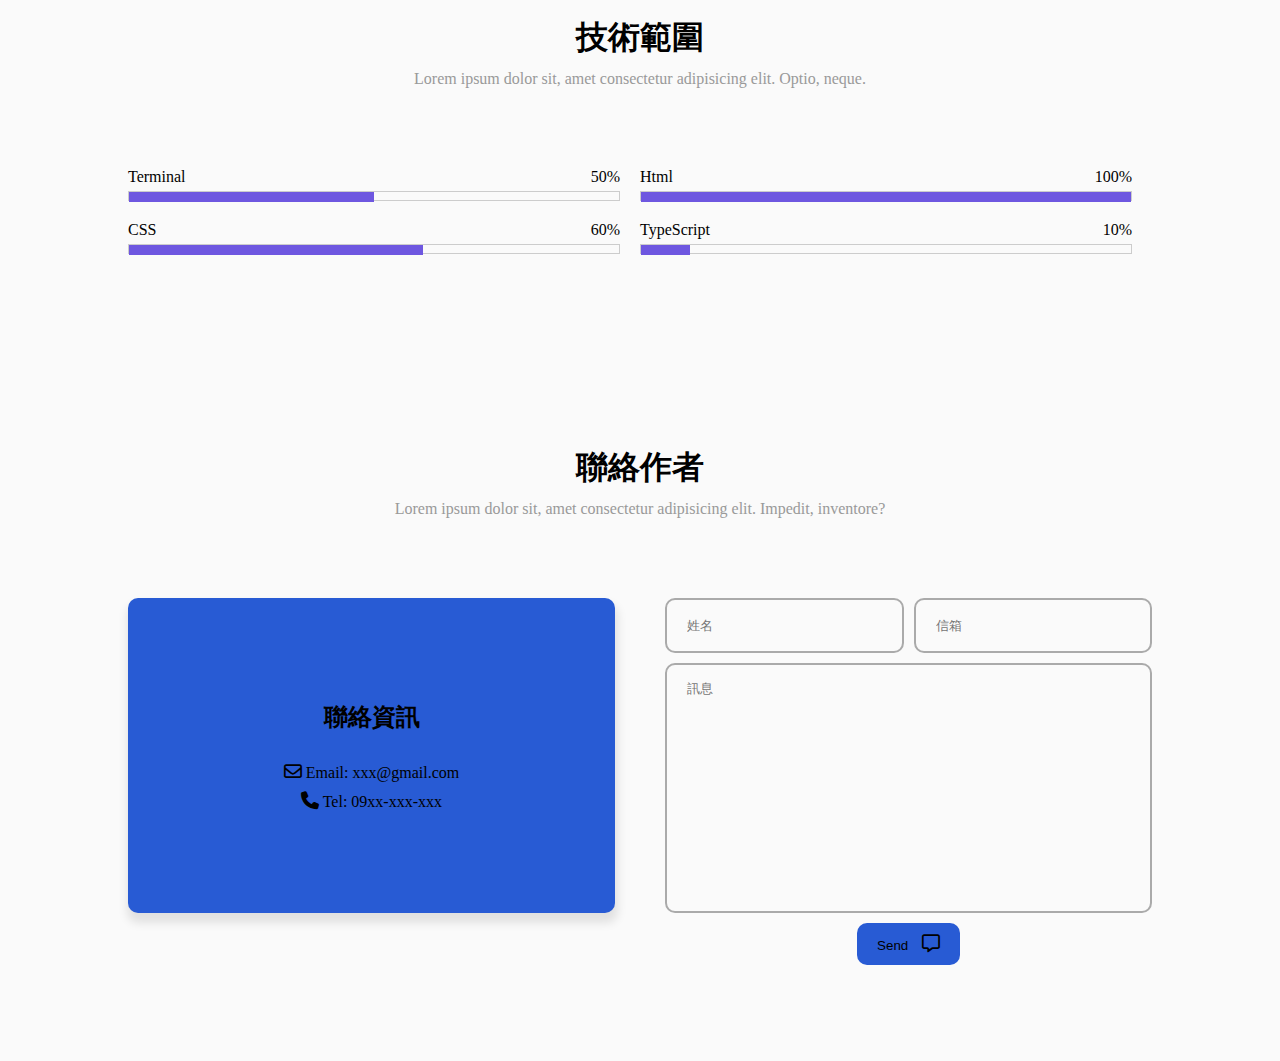
==== commit f9f42244: "feat(contact): 聯絡作者表單樣式實作" ====
--- a/src/index.html
+++ b/src/index.html
@@ -132,7 +132,12 @@
                 <div><i class="fa-solid fa-phone"></i> Tel: 09xx-xxx-xxx</div>
               </div>
             </div>
-            <div class="form"></div>
+            <div class="form">
+              <input type="text" placeholder="姓名" />
+              <input type="email" placeholder="信箱" />
+              <textarea placeholder="訊息"></textarea>
+              <button type="button" class="btn">Send <i class="fa-regular fa-message"></i></button>
+            </div>
           </div>
         </section>
       </main>
--- a/src/style.min.css
+++ b/src/style.min.css
@@ -1 +1 @@
-nav{background-color:var(--body-color);position:fixed;width:100%;height:90px;line-height:90px;padding-inline:9vw;display:flex;justify-content:space-between}nav .nav-logo{font-size:24px;font-weight:600;color:var(--logo-color)}nav ul{display:flex;list-style:none}nav ul .nav-link{text-decoration:none;color:var(--text-color);font-weight:500;padding-inline:15px;margin-inline:20px}nav ul .active-link{position:relative;color:var(--first-color)}nav ul .active-link::after{position:absolute;content:"";width:5px;height:5px;background-color:var(--first-color);left:50%;bottom:-15px;border-radius:50%}.btn{font-weight:500;padding:12px 20px;background-color:#efefef;border:none;border-radius:10px;cursor:pointer}.btn:hover{background-color:var(--second-color);color:var(--withe-color)}.btn>i{margin-left:10px}.home-text{padding-left:20px;min-height:80vh;width:50%;display:flex;flex-direction:column;justify-content:center}.home-text .tag>span{background-color:var(--logo-color);color:var(--white-color);padding:3px 6px;font-size:12px;border-radius:5px}.home-text .name{font-size:50px;font-weight:600;color:var(--third-color)}.home-text .subtitle{font-size:20px;margin-bottom:30px;color:var(--text-color)}.home-text .text-btn{display:flex;gap:20px}.home-text .text-btn>.blue-btn{background-color:var(--first-color);color:var(--white-color)}.home-text .text-btn>.blue-btn:hover{background-color:var(--first-color-hover)}.home-text .icons{display:flex;margin-top:5em;gap:30px}.home-text .icons .icon{display:flex;justify-content:center;align-items:center;width:40px;height:40px;border-radius:50%;box-shadow:0px 2px 5px 0px rgba(0,0,0,.25);cursor:pointer}.home-image{display:flex;justify-content:right;align-items:center;width:50%;min-height:80vh}.home-image .image{width:380px;margin:0 auto;overflow:hidden}.home-image .image img{width:380px}.about-container{display:flex;justify-content:space-between;width:100%;gap:50px}.about-container .introduce,.about-container .contents{width:50%}.about-container h3{margin-bottom:10px;font-size:20px;font-weight:600;color:var(--second-color)}.about-container .card{display:flex;align-items:center;flex-direction:column;padding:30px 20px 70px;width:100%;background-color:var(--white-color);border-radius:20px;box-shadow:1px 8px 10px 2px var(--first-shadow-color)}.about-container .card div{text-align:center;font-size:17px;color:var(--text-color)}.about-container .list{display:flex;flex-direction:column;padding:30px 65px 70px;width:100%}.about-container .list h3{text-align:center}.about-container .list .item{font-size:17px;padding:5px;color:var(--text-color);position:relative}.about-container .list .item::before{box-sizing:border-box;content:"";position:absolute;top:9px;left:-16px;width:15px;height:15px;border-radius:50px;background-color:var(--first-color)}.skill-container{display:flex;width:100%;gap:20px;flex-wrap:wrap}.skill-container .skill-item{flex-basis:calc(50% - 20px);display:flex;flex-direction:column;gap:5px}.skill-container .skill-item .skill{display:flex;justify-content:space-between;align-items:center}.skill-container .skill-item .progress-bar-wrap{height:10px;border:1px solid #ccc}.skill-container .skill-item .progress-bar-wrap .progress-bar{height:10px;background-color:var(--first-color)}.contact-container{display:flex;justify-content:space-between;width:100%;gap:50px}.contact-container .info,.contact-container .form{width:50%}.contact-container .contact-info{display:flex;flex-direction:column;justify-content:center;align-items:center;padding:20px 30px;width:100%;height:315px;background-color:var(--third-color);color:var(--white-color);border-radius:10px;gap:10px;box-shadow:1px 8px 10px 2px var(--first-shadow-color)}.contact-container .contact-info>h2{margin-bottom:20px}.contact-container .contact-info i{font-size:18px}:root{--body-color: rgb(250, 250, 250);--logo-color: rgb(218, 70, 102);--withe-color: rgb(255, 255, 255);--text-color: rgb(68, 68, 68);--first-color: rgb(110, 87, 224);--first-color-hover: rgb(40, 91, 212);--first-shadow-color: rgba(0, 0, 0, 0.1);--second-color: rgb(170, 142, 18);--third-color: rgb(40, 91, 212)}html{scroll-behavior:smooth}body{background-color:var(--body-color)}body .container{width:100%}*{margin:0;padding:0;box-sizing:border-box}.wrapper{padding-inline:10vw}.wrapper .home-box{display:flex;padding-block:6em;height:100vh;min-height:700px}.wrapper .section{padding-block:6em}.wrapper .section .top-header{text-align:center;margin-bottom:5em}.wrapper .section .top-header h1{font-weight:600;margin-bottom:10px}.wrapper .section .top-header span{color:#999}i{font-size:16px}/*# sourceMappingURL=style.min.css.map */+nav{background-color:var(--body-color);position:fixed;width:100%;height:90px;line-height:90px;padding-inline:9vw;display:flex;justify-content:space-between}nav .nav-logo{font-size:24px;font-weight:600;color:var(--logo-color)}nav ul{display:flex;list-style:none}nav ul .nav-link{text-decoration:none;color:var(--text-color);font-weight:500;padding-inline:15px;margin-inline:20px}nav ul .active-link{position:relative;color:var(--first-color)}nav ul .active-link::after{position:absolute;content:"";width:5px;height:5px;background-color:var(--first-color);left:50%;bottom:-15px;border-radius:50%}.btn{font-weight:500;padding:12px 20px;background-color:#efefef;border:none;border-radius:10px;cursor:pointer}.btn:hover{background-color:var(--second-color);color:var(--withe-color)}.btn>i{margin-left:10px}.home-text{padding-left:20px;min-height:80vh;width:50%;display:flex;flex-direction:column;justify-content:center}.home-text .tag>span{background-color:var(--logo-color);color:var(--white-color);padding:3px 6px;font-size:12px;border-radius:5px}.home-text .name{font-size:50px;font-weight:600;color:var(--third-color)}.home-text .subtitle{font-size:20px;margin-bottom:30px;color:var(--text-color)}.home-text .text-btn{display:flex;gap:20px}.home-text .text-btn>.blue-btn{background-color:var(--first-color);color:var(--white-color)}.home-text .text-btn>.blue-btn:hover{background-color:var(--first-color-hover)}.home-text .icons{display:flex;margin-top:5em;gap:30px}.home-text .icons .icon{display:flex;justify-content:center;align-items:center;width:40px;height:40px;border-radius:50%;box-shadow:0px 2px 5px 0px rgba(0,0,0,.25);cursor:pointer}.home-image{display:flex;justify-content:right;align-items:center;width:50%;min-height:80vh}.home-image .image{width:380px;margin:0 auto;overflow:hidden}.home-image .image img{width:380px}.about-container{display:flex;justify-content:space-between;width:100%;gap:50px}.about-container .introduce,.about-container .contents{width:50%}.about-container h3{margin-bottom:10px;font-size:20px;font-weight:600;color:var(--second-color)}.about-container .card{display:flex;align-items:center;flex-direction:column;padding:30px 20px 70px;width:100%;background-color:var(--white-color);border-radius:20px;box-shadow:1px 8px 10px 2px var(--first-shadow-color)}.about-container .card div{text-align:center;font-size:17px;color:var(--text-color)}.about-container .list{display:flex;flex-direction:column;padding:30px 65px 70px;width:100%}.about-container .list h3{text-align:center}.about-container .list .item{font-size:17px;padding:5px;color:var(--text-color);position:relative}.about-container .list .item::before{box-sizing:border-box;content:"";position:absolute;top:9px;left:-16px;width:15px;height:15px;border-radius:50px;background-color:var(--first-color)}.skill-container{display:flex;width:100%;gap:20px;flex-wrap:wrap}.skill-container .skill-item{flex-basis:calc(50% - 20px);display:flex;flex-direction:column;gap:5px}.skill-container .skill-item .skill{display:flex;justify-content:space-between;align-items:center}.skill-container .skill-item .progress-bar-wrap{height:10px;border:1px solid #ccc}.skill-container .skill-item .progress-bar-wrap .progress-bar{height:10px;background-color:var(--first-color)}.contact-container{display:flex;justify-content:space-between;width:100%;gap:50px}.contact-container .info,.contact-container .form{width:50%}.contact-container .contact-info{display:flex;flex-direction:column;justify-content:center;align-items:center;padding:20px 30px;width:100%;height:315px;background-color:var(--third-color);color:var(--white-color);border-radius:10px;gap:10px;box-shadow:1px 8px 10px 2px var(--first-shadow-color)}.contact-container .contact-info>h2{margin-bottom:20px}.contact-container .contact-info i{font-size:18px}.contact-container .form{display:grid;grid-template-columns:repeat(2, 1fr);grid-template-rows:55px 250px 1fr;gap:10px}.contact-container .form input,.contact-container .form textarea{background:rgba(0,0,0,0);border:2px solid #aaa;border-radius:10px;padding:15px 20px;outline:none}.contact-container .form input{padding:15px 20px}.contact-container .form textarea{grid-column:1/3;resize:none}.contact-container .form .btn{margin:0 auto;grid-column:1/3;background-color:var(--third-color);color:var(--white-color)}.contact-container .form .btn i{font-size:18px}:root{--body-color: rgb(250, 250, 250);--logo-color: rgb(218, 70, 102);--withe-color: rgb(255, 255, 255);--text-color: rgb(68, 68, 68);--first-color: rgb(110, 87, 224);--first-color-hover: rgb(40, 91, 212);--first-shadow-color: rgba(0, 0, 0, 0.1);--second-color: rgb(170, 142, 18);--third-color: rgb(40, 91, 212)}html{scroll-behavior:smooth}body{background-color:var(--body-color)}body .container{width:100%}*{margin:0;padding:0;box-sizing:border-box}.wrapper{padding-inline:10vw}.wrapper .home-box{display:flex;padding-block:6em;height:100vh;min-height:700px}.wrapper .section{padding-block:6em}.wrapper .section .top-header{text-align:center;margin-bottom:5em}.wrapper .section .top-header h1{font-weight:600;margin-bottom:10px}.wrapper .section .top-header span{color:#999}i{font-size:16px}/*# sourceMappingURL=style.min.css.map */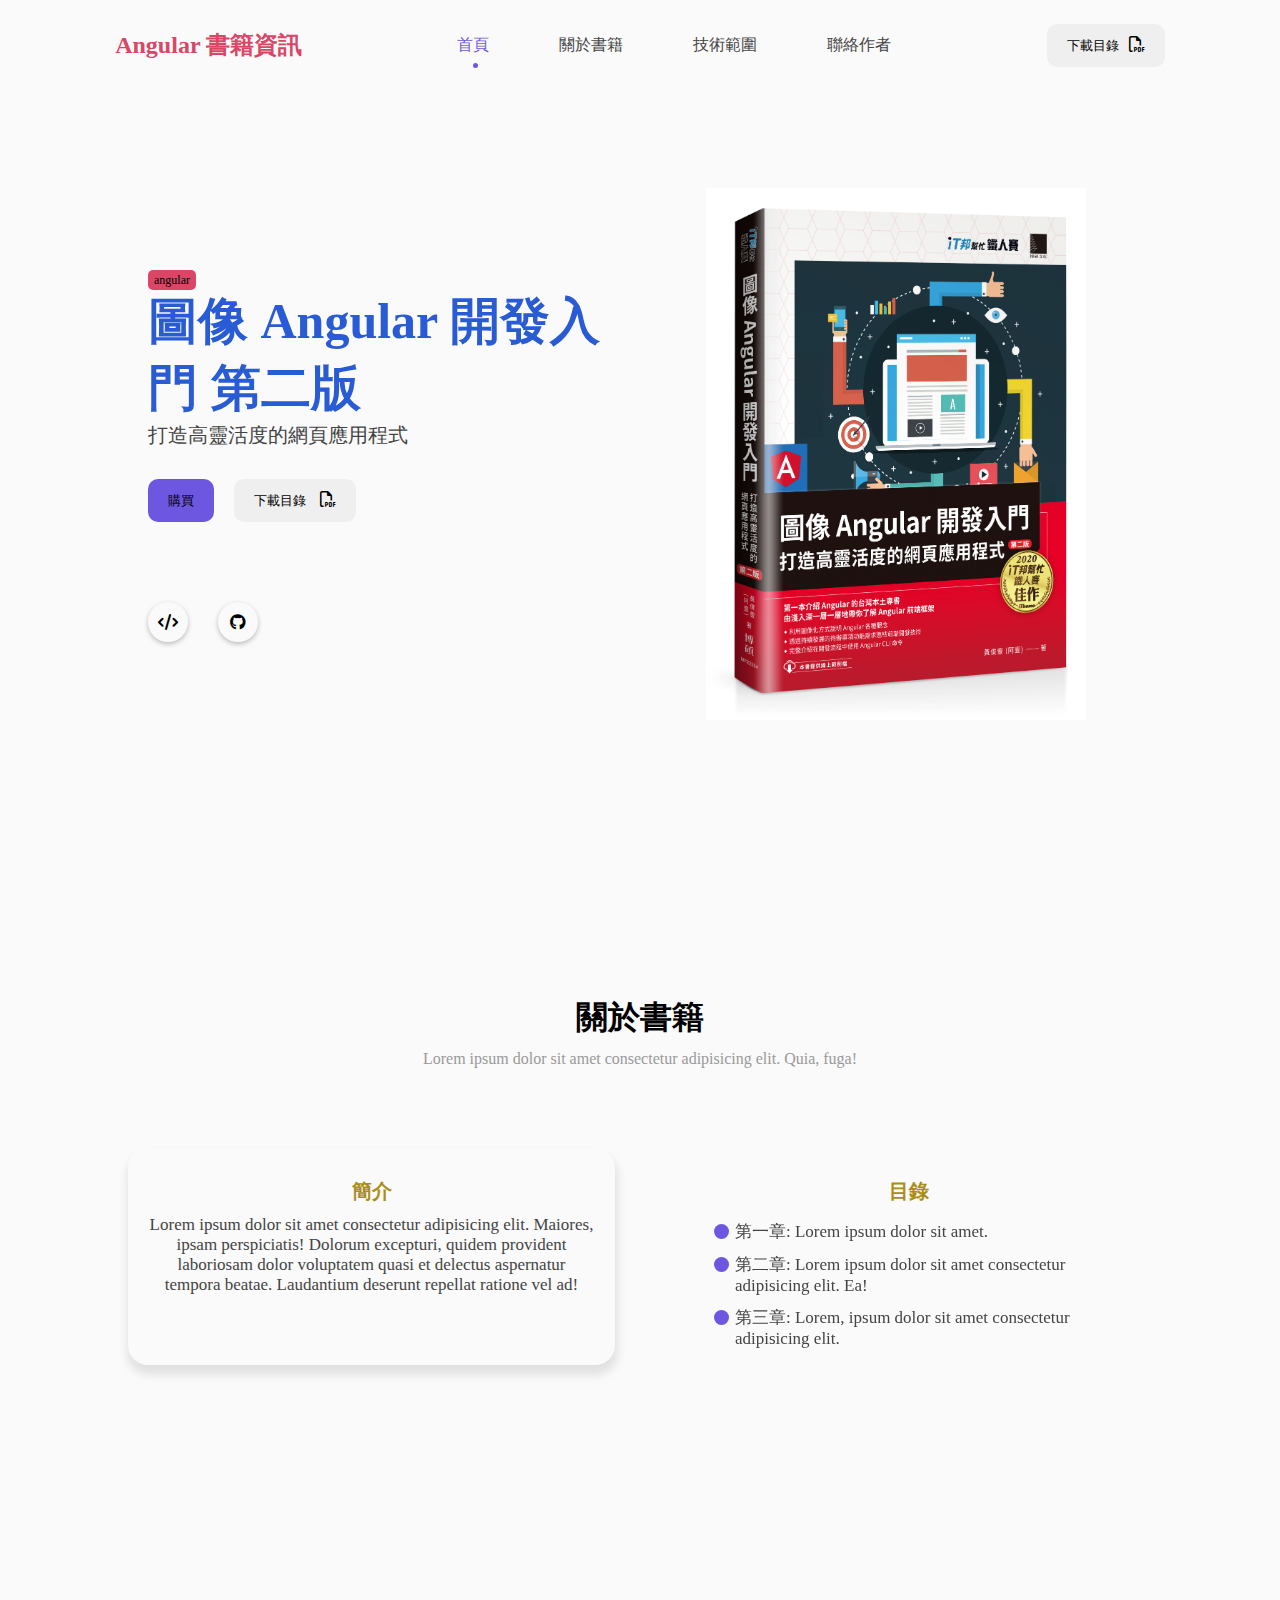
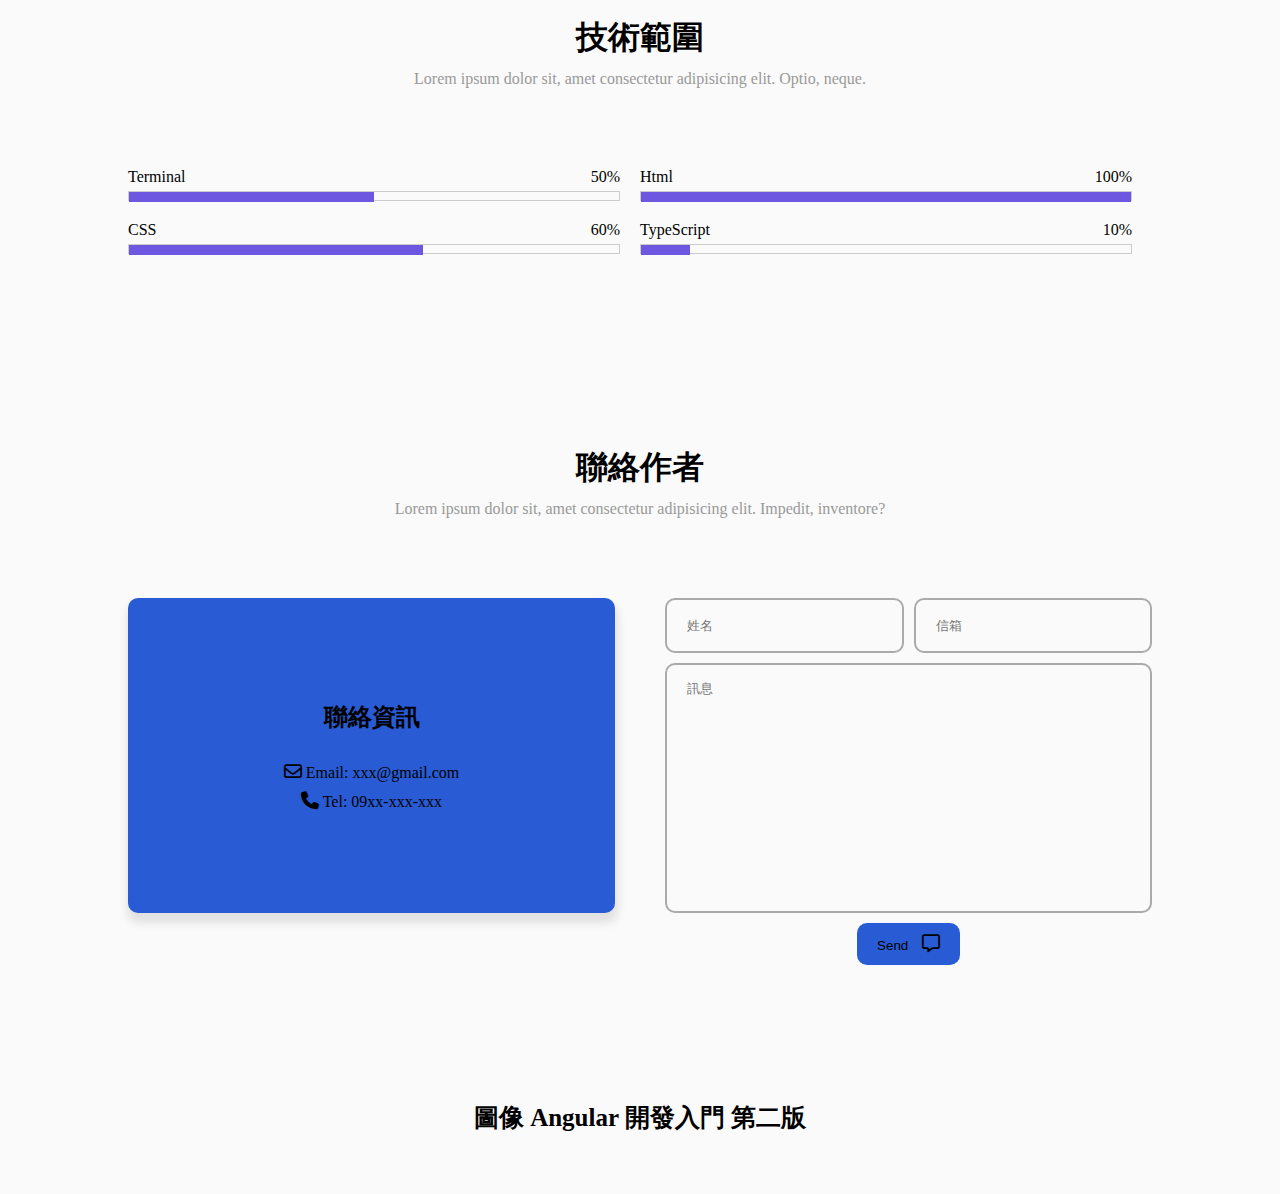
==== commit d8403fb0: "feat(footer): 頁尾標題文字樣式實作" ====
--- a/src/index.html
+++ b/src/index.html
@@ -141,6 +141,9 @@
           </div>
         </section>
       </main>
+      <footer>
+        <div class="top-footer">圖像 Angular 開發入門 第二版</div>
+      </footer>
     </div>
     <script src="./main.js"></script>
   </body>
--- a/src/style.min.css
+++ b/src/style.min.css
@@ -1 +1 @@
-nav{background-color:var(--body-color);position:fixed;width:100%;height:90px;line-height:90px;padding-inline:9vw;display:flex;justify-content:space-between}nav .nav-logo{font-size:24px;font-weight:600;color:var(--logo-color)}nav ul{display:flex;list-style:none}nav ul .nav-link{text-decoration:none;color:var(--text-color);font-weight:500;padding-inline:15px;margin-inline:20px}nav ul .active-link{position:relative;color:var(--first-color)}nav ul .active-link::after{position:absolute;content:"";width:5px;height:5px;background-color:var(--first-color);left:50%;bottom:-15px;border-radius:50%}.btn{font-weight:500;padding:12px 20px;background-color:#efefef;border:none;border-radius:10px;cursor:pointer}.btn:hover{background-color:var(--second-color);color:var(--withe-color)}.btn>i{margin-left:10px}.home-text{padding-left:20px;min-height:80vh;width:50%;display:flex;flex-direction:column;justify-content:center}.home-text .tag>span{background-color:var(--logo-color);color:var(--white-color);padding:3px 6px;font-size:12px;border-radius:5px}.home-text .name{font-size:50px;font-weight:600;color:var(--third-color)}.home-text .subtitle{font-size:20px;margin-bottom:30px;color:var(--text-color)}.home-text .text-btn{display:flex;gap:20px}.home-text .text-btn>.blue-btn{background-color:var(--first-color);color:var(--white-color)}.home-text .text-btn>.blue-btn:hover{background-color:var(--first-color-hover)}.home-text .icons{display:flex;margin-top:5em;gap:30px}.home-text .icons .icon{display:flex;justify-content:center;align-items:center;width:40px;height:40px;border-radius:50%;box-shadow:0px 2px 5px 0px rgba(0,0,0,.25);cursor:pointer}.home-image{display:flex;justify-content:right;align-items:center;width:50%;min-height:80vh}.home-image .image{width:380px;margin:0 auto;overflow:hidden}.home-image .image img{width:380px}.about-container{display:flex;justify-content:space-between;width:100%;gap:50px}.about-container .introduce,.about-container .contents{width:50%}.about-container h3{margin-bottom:10px;font-size:20px;font-weight:600;color:var(--second-color)}.about-container .card{display:flex;align-items:center;flex-direction:column;padding:30px 20px 70px;width:100%;background-color:var(--white-color);border-radius:20px;box-shadow:1px 8px 10px 2px var(--first-shadow-color)}.about-container .card div{text-align:center;font-size:17px;color:var(--text-color)}.about-container .list{display:flex;flex-direction:column;padding:30px 65px 70px;width:100%}.about-container .list h3{text-align:center}.about-container .list .item{font-size:17px;padding:5px;color:var(--text-color);position:relative}.about-container .list .item::before{box-sizing:border-box;content:"";position:absolute;top:9px;left:-16px;width:15px;height:15px;border-radius:50px;background-color:var(--first-color)}.skill-container{display:flex;width:100%;gap:20px;flex-wrap:wrap}.skill-container .skill-item{flex-basis:calc(50% - 20px);display:flex;flex-direction:column;gap:5px}.skill-container .skill-item .skill{display:flex;justify-content:space-between;align-items:center}.skill-container .skill-item .progress-bar-wrap{height:10px;border:1px solid #ccc}.skill-container .skill-item .progress-bar-wrap .progress-bar{height:10px;background-color:var(--first-color)}.contact-container{display:flex;justify-content:space-between;width:100%;gap:50px}.contact-container .info,.contact-container .form{width:50%}.contact-container .contact-info{display:flex;flex-direction:column;justify-content:center;align-items:center;padding:20px 30px;width:100%;height:315px;background-color:var(--third-color);color:var(--white-color);border-radius:10px;gap:10px;box-shadow:1px 8px 10px 2px var(--first-shadow-color)}.contact-container .contact-info>h2{margin-bottom:20px}.contact-container .contact-info i{font-size:18px}.contact-container .form{display:grid;grid-template-columns:repeat(2, 1fr);grid-template-rows:55px 250px 1fr;gap:10px}.contact-container .form input,.contact-container .form textarea{background:rgba(0,0,0,0);border:2px solid #aaa;border-radius:10px;padding:15px 20px;outline:none}.contact-container .form input{padding:15px 20px}.contact-container .form textarea{grid-column:1/3;resize:none}.contact-container .form .btn{margin:0 auto;grid-column:1/3;background-color:var(--third-color);color:var(--white-color)}.contact-container .form .btn i{font-size:18px}:root{--body-color: rgb(250, 250, 250);--logo-color: rgb(218, 70, 102);--withe-color: rgb(255, 255, 255);--text-color: rgb(68, 68, 68);--first-color: rgb(110, 87, 224);--first-color-hover: rgb(40, 91, 212);--first-shadow-color: rgba(0, 0, 0, 0.1);--second-color: rgb(170, 142, 18);--third-color: rgb(40, 91, 212)}html{scroll-behavior:smooth}body{background-color:var(--body-color)}body .container{width:100%}*{margin:0;padding:0;box-sizing:border-box}.wrapper{padding-inline:10vw}.wrapper .home-box{display:flex;padding-block:6em;height:100vh;min-height:700px}.wrapper .section{padding-block:6em}.wrapper .section .top-header{text-align:center;margin-bottom:5em}.wrapper .section .top-header h1{font-weight:600;margin-bottom:10px}.wrapper .section .top-header span{color:#999}i{font-size:16px}/*# sourceMappingURL=style.min.css.map */+nav{background-color:var(--body-color);position:fixed;width:100%;height:90px;line-height:90px;padding-inline:9vw;display:flex;justify-content:space-between}nav .nav-logo{font-size:24px;font-weight:600;color:var(--logo-color)}nav ul{display:flex;list-style:none}nav ul .nav-link{text-decoration:none;color:var(--text-color);font-weight:500;padding-inline:15px;margin-inline:20px}nav ul .active-link{position:relative;color:var(--first-color)}nav ul .active-link::after{position:absolute;content:"";width:5px;height:5px;background-color:var(--first-color);left:50%;bottom:-15px;border-radius:50%}.btn{font-weight:500;padding:12px 20px;background-color:#efefef;border:none;border-radius:10px;cursor:pointer}.btn:hover{background-color:var(--second-color);color:var(--withe-color)}.btn>i{margin-left:10px}.home-text{padding-left:20px;min-height:80vh;width:50%;display:flex;flex-direction:column;justify-content:center}.home-text .tag>span{background-color:var(--logo-color);color:var(--white-color);padding:3px 6px;font-size:12px;border-radius:5px}.home-text .name{font-size:50px;font-weight:600;color:var(--third-color)}.home-text .subtitle{font-size:20px;margin-bottom:30px;color:var(--text-color)}.home-text .text-btn{display:flex;gap:20px}.home-text .text-btn>.blue-btn{background-color:var(--first-color);color:var(--white-color)}.home-text .text-btn>.blue-btn:hover{background-color:var(--first-color-hover)}.home-text .icons{display:flex;margin-top:5em;gap:30px}.home-text .icons .icon{display:flex;justify-content:center;align-items:center;width:40px;height:40px;border-radius:50%;box-shadow:0px 2px 5px 0px rgba(0,0,0,.25);cursor:pointer}.home-image{display:flex;justify-content:right;align-items:center;width:50%;min-height:80vh}.home-image .image{width:380px;margin:0 auto;overflow:hidden}.home-image .image img{width:380px}.about-container{display:flex;justify-content:space-between;width:100%;gap:50px}.about-container .introduce,.about-container .contents{width:50%}.about-container h3{margin-bottom:10px;font-size:20px;font-weight:600;color:var(--second-color)}.about-container .card{display:flex;align-items:center;flex-direction:column;padding:30px 20px 70px;width:100%;background-color:var(--white-color);border-radius:20px;box-shadow:1px 8px 10px 2px var(--first-shadow-color)}.about-container .card div{text-align:center;font-size:17px;color:var(--text-color)}.about-container .list{display:flex;flex-direction:column;padding:30px 65px 70px;width:100%}.about-container .list h3{text-align:center}.about-container .list .item{font-size:17px;padding:5px;color:var(--text-color);position:relative}.about-container .list .item::before{box-sizing:border-box;content:"";position:absolute;top:9px;left:-16px;width:15px;height:15px;border-radius:50px;background-color:var(--first-color)}.skill-container{display:flex;width:100%;gap:20px;flex-wrap:wrap}.skill-container .skill-item{flex-basis:calc(50% - 20px);display:flex;flex-direction:column;gap:5px}.skill-container .skill-item .skill{display:flex;justify-content:space-between;align-items:center}.skill-container .skill-item .progress-bar-wrap{height:10px;border:1px solid #ccc}.skill-container .skill-item .progress-bar-wrap .progress-bar{height:10px;background-color:var(--first-color)}.contact-container{display:flex;justify-content:space-between;width:100%;gap:50px}.contact-container .info,.contact-container .form{width:50%}.contact-container .contact-info{display:flex;flex-direction:column;justify-content:center;align-items:center;padding:20px 30px;width:100%;height:315px;background-color:var(--third-color);color:var(--white-color);border-radius:10px;gap:10px;box-shadow:1px 8px 10px 2px var(--first-shadow-color)}.contact-container .contact-info>h2{margin-bottom:20px}.contact-container .contact-info i{font-size:18px}.contact-container .form{display:grid;grid-template-columns:repeat(2, 1fr);grid-template-rows:55px 250px 1fr;gap:10px}.contact-container .form input,.contact-container .form textarea{background:rgba(0,0,0,0);border:2px solid #aaa;border-radius:10px;padding:15px 20px;outline:none}.contact-container .form input{padding:15px 20px}.contact-container .form textarea{grid-column:1/3;resize:none}.contact-container .form .btn{margin:0 auto;grid-column:1/3;background-color:var(--third-color);color:var(--white-color)}.contact-container .form .btn i{font-size:18px}footer{display:flex;justify-content:center;align-items:center;flex-direction:column;row-gap:30px;padding-block:40px 60px}footer .top-footer{font-size:25px;font-weight:600}:root{--body-color: rgb(250, 250, 250);--logo-color: rgb(218, 70, 102);--withe-color: rgb(255, 255, 255);--text-color: rgb(68, 68, 68);--first-color: rgb(110, 87, 224);--first-color-hover: rgb(40, 91, 212);--first-shadow-color: rgba(0, 0, 0, 0.1);--second-color: rgb(170, 142, 18);--third-color: rgb(40, 91, 212)}html{scroll-behavior:smooth}body{background-color:var(--body-color)}body .container{width:100%}*{margin:0;padding:0;box-sizing:border-box}.wrapper{padding-inline:10vw}.wrapper .home-box{display:flex;padding-block:6em;height:100vh;min-height:700px}.wrapper .section{padding-block:6em}.wrapper .section .top-header{text-align:center;margin-bottom:5em}.wrapper .section .top-header h1{font-weight:600;margin-bottom:10px}.wrapper .section .top-header span{color:#999}i{font-size:16px}/*# sourceMappingURL=style.min.css.map */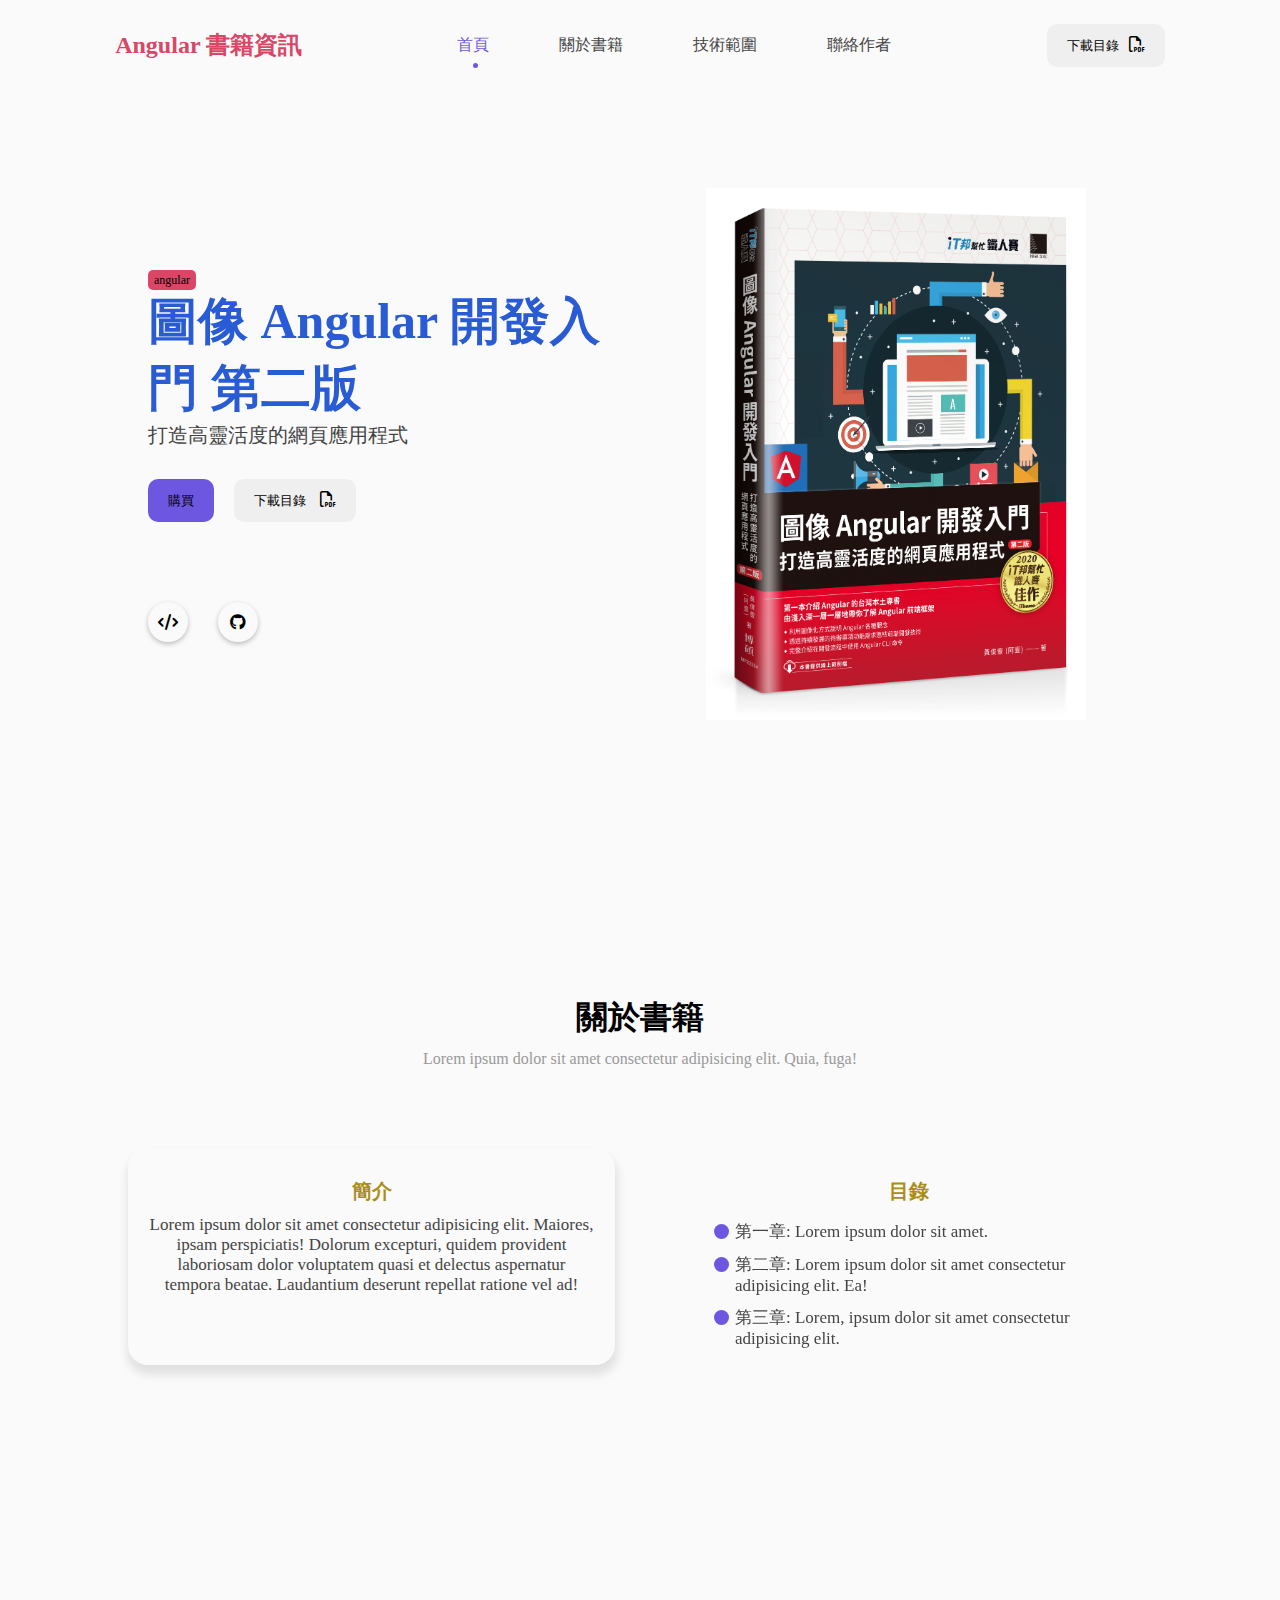
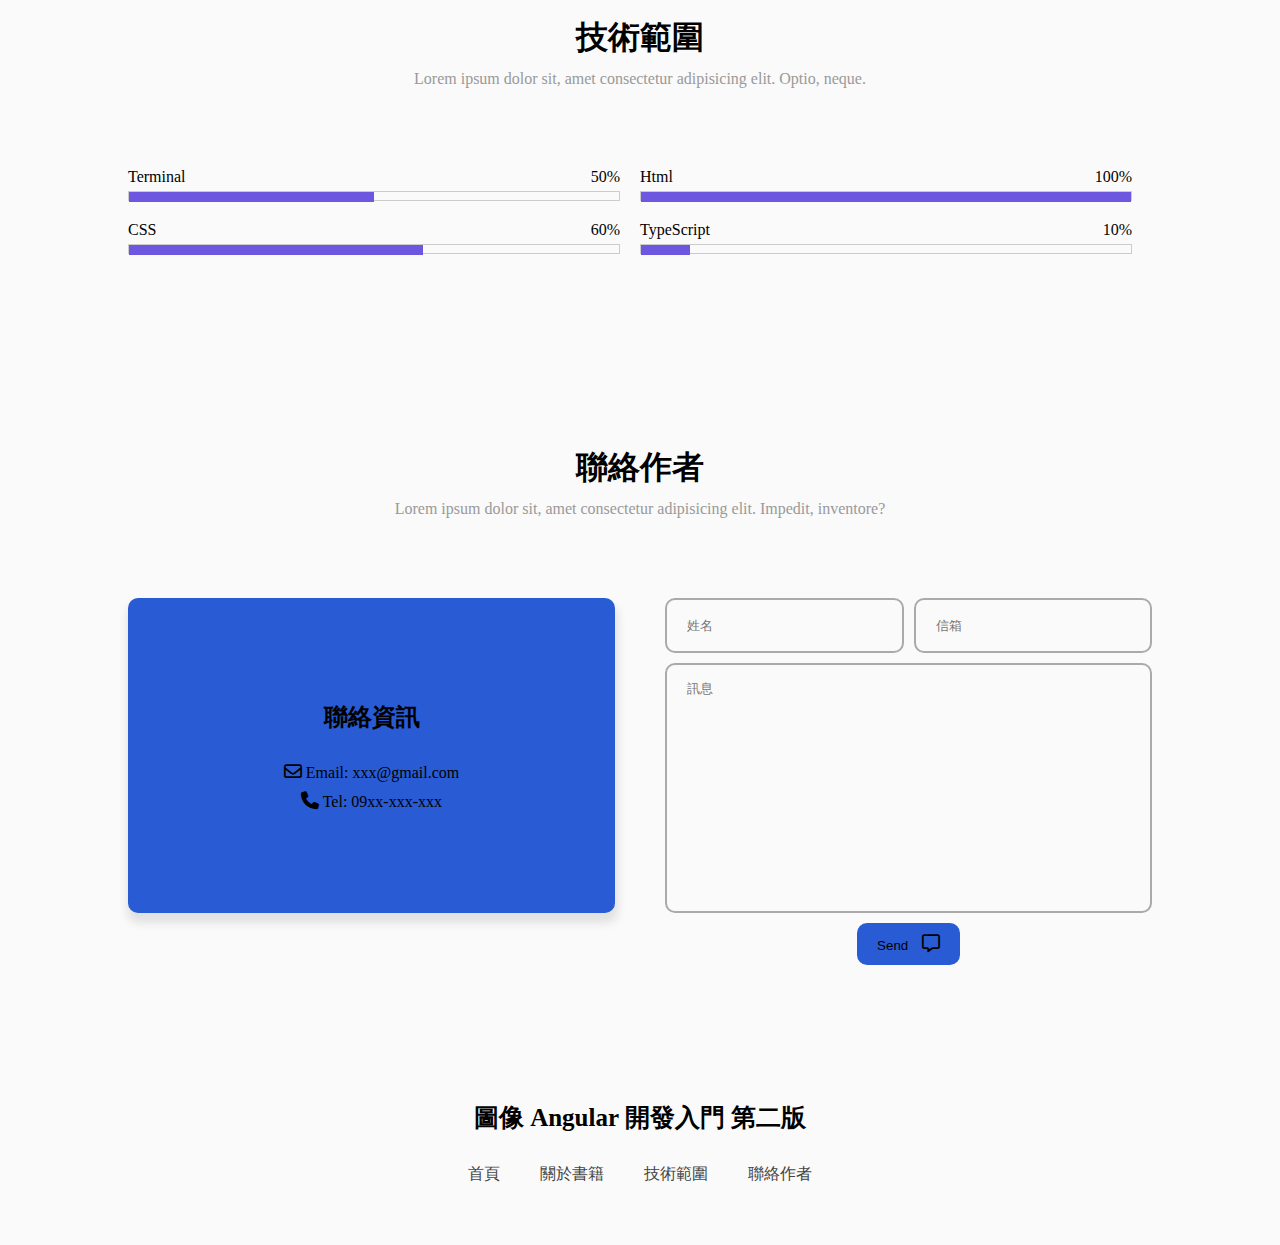
==== commit bcde97f8: "feat(footer): 頁尾選單樣式實作" ====
--- a/src/index.html
+++ b/src/index.html
@@ -143,6 +143,20 @@
       </main>
       <footer>
         <div class="top-footer">圖像 Angular 開發入門 第二版</div>
+        <ul class="footer-menu">
+          <li class="menu-item">
+            <a href="#home">首頁</a>
+          </li>
+          <li class="menu-item">
+            <a href="#book">關於書籍</a>
+          </li>
+          <li class="menu-item">
+            <a href="#skill">技術範圍</a>
+          </li>
+          <li class="menu-item">
+            <a href="#contact">聯絡作者</a>
+          </li>
+        </ul>
       </footer>
     </div>
     <script src="./main.js"></script>
--- a/src/style.min.css
+++ b/src/style.min.css
@@ -1 +1 @@
-nav{background-color:var(--body-color);position:fixed;width:100%;height:90px;line-height:90px;padding-inline:9vw;display:flex;justify-content:space-between}nav .nav-logo{font-size:24px;font-weight:600;color:var(--logo-color)}nav ul{display:flex;list-style:none}nav ul .nav-link{text-decoration:none;color:var(--text-color);font-weight:500;padding-inline:15px;margin-inline:20px}nav ul .active-link{position:relative;color:var(--first-color)}nav ul .active-link::after{position:absolute;content:"";width:5px;height:5px;background-color:var(--first-color);left:50%;bottom:-15px;border-radius:50%}.btn{font-weight:500;padding:12px 20px;background-color:#efefef;border:none;border-radius:10px;cursor:pointer}.btn:hover{background-color:var(--second-color);color:var(--withe-color)}.btn>i{margin-left:10px}.home-text{padding-left:20px;min-height:80vh;width:50%;display:flex;flex-direction:column;justify-content:center}.home-text .tag>span{background-color:var(--logo-color);color:var(--white-color);padding:3px 6px;font-size:12px;border-radius:5px}.home-text .name{font-size:50px;font-weight:600;color:var(--third-color)}.home-text .subtitle{font-size:20px;margin-bottom:30px;color:var(--text-color)}.home-text .text-btn{display:flex;gap:20px}.home-text .text-btn>.blue-btn{background-color:var(--first-color);color:var(--white-color)}.home-text .text-btn>.blue-btn:hover{background-color:var(--first-color-hover)}.home-text .icons{display:flex;margin-top:5em;gap:30px}.home-text .icons .icon{display:flex;justify-content:center;align-items:center;width:40px;height:40px;border-radius:50%;box-shadow:0px 2px 5px 0px rgba(0,0,0,.25);cursor:pointer}.home-image{display:flex;justify-content:right;align-items:center;width:50%;min-height:80vh}.home-image .image{width:380px;margin:0 auto;overflow:hidden}.home-image .image img{width:380px}.about-container{display:flex;justify-content:space-between;width:100%;gap:50px}.about-container .introduce,.about-container .contents{width:50%}.about-container h3{margin-bottom:10px;font-size:20px;font-weight:600;color:var(--second-color)}.about-container .card{display:flex;align-items:center;flex-direction:column;padding:30px 20px 70px;width:100%;background-color:var(--white-color);border-radius:20px;box-shadow:1px 8px 10px 2px var(--first-shadow-color)}.about-container .card div{text-align:center;font-size:17px;color:var(--text-color)}.about-container .list{display:flex;flex-direction:column;padding:30px 65px 70px;width:100%}.about-container .list h3{text-align:center}.about-container .list .item{font-size:17px;padding:5px;color:var(--text-color);position:relative}.about-container .list .item::before{box-sizing:border-box;content:"";position:absolute;top:9px;left:-16px;width:15px;height:15px;border-radius:50px;background-color:var(--first-color)}.skill-container{display:flex;width:100%;gap:20px;flex-wrap:wrap}.skill-container .skill-item{flex-basis:calc(50% - 20px);display:flex;flex-direction:column;gap:5px}.skill-container .skill-item .skill{display:flex;justify-content:space-between;align-items:center}.skill-container .skill-item .progress-bar-wrap{height:10px;border:1px solid #ccc}.skill-container .skill-item .progress-bar-wrap .progress-bar{height:10px;background-color:var(--first-color)}.contact-container{display:flex;justify-content:space-between;width:100%;gap:50px}.contact-container .info,.contact-container .form{width:50%}.contact-container .contact-info{display:flex;flex-direction:column;justify-content:center;align-items:center;padding:20px 30px;width:100%;height:315px;background-color:var(--third-color);color:var(--white-color);border-radius:10px;gap:10px;box-shadow:1px 8px 10px 2px var(--first-shadow-color)}.contact-container .contact-info>h2{margin-bottom:20px}.contact-container .contact-info i{font-size:18px}.contact-container .form{display:grid;grid-template-columns:repeat(2, 1fr);grid-template-rows:55px 250px 1fr;gap:10px}.contact-container .form input,.contact-container .form textarea{background:rgba(0,0,0,0);border:2px solid #aaa;border-radius:10px;padding:15px 20px;outline:none}.contact-container .form input{padding:15px 20px}.contact-container .form textarea{grid-column:1/3;resize:none}.contact-container .form .btn{margin:0 auto;grid-column:1/3;background-color:var(--third-color);color:var(--white-color)}.contact-container .form .btn i{font-size:18px}footer{display:flex;justify-content:center;align-items:center;flex-direction:column;row-gap:30px;padding-block:40px 60px}footer .top-footer{font-size:25px;font-weight:600}:root{--body-color: rgb(250, 250, 250);--logo-color: rgb(218, 70, 102);--withe-color: rgb(255, 255, 255);--text-color: rgb(68, 68, 68);--first-color: rgb(110, 87, 224);--first-color-hover: rgb(40, 91, 212);--first-shadow-color: rgba(0, 0, 0, 0.1);--second-color: rgb(170, 142, 18);--third-color: rgb(40, 91, 212)}html{scroll-behavior:smooth}body{background-color:var(--body-color)}body .container{width:100%}*{margin:0;padding:0;box-sizing:border-box}.wrapper{padding-inline:10vw}.wrapper .home-box{display:flex;padding-block:6em;height:100vh;min-height:700px}.wrapper .section{padding-block:6em}.wrapper .section .top-header{text-align:center;margin-bottom:5em}.wrapper .section .top-header h1{font-weight:600;margin-bottom:10px}.wrapper .section .top-header span{color:#999}i{font-size:16px}/*# sourceMappingURL=style.min.css.map */+nav{background-color:var(--body-color);position:fixed;width:100%;height:90px;line-height:90px;padding-inline:9vw;display:flex;justify-content:space-between}nav .nav-logo{font-size:24px;font-weight:600;color:var(--logo-color)}nav ul{display:flex;list-style:none}nav ul .nav-link{text-decoration:none;color:var(--text-color);font-weight:500;padding-inline:15px;margin-inline:20px}nav ul .active-link{position:relative;color:var(--first-color)}nav ul .active-link::after{position:absolute;content:"";width:5px;height:5px;background-color:var(--first-color);left:50%;bottom:-15px;border-radius:50%}.btn{font-weight:500;padding:12px 20px;background-color:#efefef;border:none;border-radius:10px;cursor:pointer}.btn:hover{background-color:var(--second-color);color:var(--withe-color)}.btn>i{margin-left:10px}.home-text{padding-left:20px;min-height:80vh;width:50%;display:flex;flex-direction:column;justify-content:center}.home-text .tag>span{background-color:var(--logo-color);color:var(--white-color);padding:3px 6px;font-size:12px;border-radius:5px}.home-text .name{font-size:50px;font-weight:600;color:var(--third-color)}.home-text .subtitle{font-size:20px;margin-bottom:30px;color:var(--text-color)}.home-text .text-btn{display:flex;gap:20px}.home-text .text-btn>.blue-btn{background-color:var(--first-color);color:var(--white-color)}.home-text .text-btn>.blue-btn:hover{background-color:var(--first-color-hover)}.home-text .icons{display:flex;margin-top:5em;gap:30px}.home-text .icons .icon{display:flex;justify-content:center;align-items:center;width:40px;height:40px;border-radius:50%;box-shadow:0px 2px 5px 0px rgba(0,0,0,.25);cursor:pointer}.home-image{display:flex;justify-content:right;align-items:center;width:50%;min-height:80vh}.home-image .image{width:380px;margin:0 auto;overflow:hidden}.home-image .image img{width:380px}.about-container{display:flex;justify-content:space-between;width:100%;gap:50px}.about-container .introduce,.about-container .contents{width:50%}.about-container h3{margin-bottom:10px;font-size:20px;font-weight:600;color:var(--second-color)}.about-container .card{display:flex;align-items:center;flex-direction:column;padding:30px 20px 70px;width:100%;background-color:var(--white-color);border-radius:20px;box-shadow:1px 8px 10px 2px var(--first-shadow-color)}.about-container .card div{text-align:center;font-size:17px;color:var(--text-color)}.about-container .list{display:flex;flex-direction:column;padding:30px 65px 70px;width:100%}.about-container .list h3{text-align:center}.about-container .list .item{font-size:17px;padding:5px;color:var(--text-color);position:relative}.about-container .list .item::before{box-sizing:border-box;content:"";position:absolute;top:9px;left:-16px;width:15px;height:15px;border-radius:50px;background-color:var(--first-color)}.skill-container{display:flex;width:100%;gap:20px;flex-wrap:wrap}.skill-container .skill-item{flex-basis:calc(50% - 20px);display:flex;flex-direction:column;gap:5px}.skill-container .skill-item .skill{display:flex;justify-content:space-between;align-items:center}.skill-container .skill-item .progress-bar-wrap{height:10px;border:1px solid #ccc}.skill-container .skill-item .progress-bar-wrap .progress-bar{height:10px;background-color:var(--first-color)}.contact-container{display:flex;justify-content:space-between;width:100%;gap:50px}.contact-container .info,.contact-container .form{width:50%}.contact-container .contact-info{display:flex;flex-direction:column;justify-content:center;align-items:center;padding:20px 30px;width:100%;height:315px;background-color:var(--third-color);color:var(--white-color);border-radius:10px;gap:10px;box-shadow:1px 8px 10px 2px var(--first-shadow-color)}.contact-container .contact-info>h2{margin-bottom:20px}.contact-container .contact-info i{font-size:18px}.contact-container .form{display:grid;grid-template-columns:repeat(2, 1fr);grid-template-rows:55px 250px 1fr;gap:10px}.contact-container .form input,.contact-container .form textarea{background:rgba(0,0,0,0);border:2px solid #aaa;border-radius:10px;padding:15px 20px;outline:none}.contact-container .form input{padding:15px 20px}.contact-container .form textarea{grid-column:1/3;resize:none}.contact-container .form .btn{margin:0 auto;grid-column:1/3;background-color:var(--third-color);color:var(--white-color)}.contact-container .form .btn i{font-size:18px}footer{display:flex;justify-content:center;align-items:center;flex-direction:column;row-gap:30px;padding-block:40px 60px}footer .top-footer{font-size:25px;font-weight:600}footer .footer-menu{display:flex}footer .footer-menu .menu-item{list-style:none}footer .footer-menu .menu-item a{text-decoration:none;color:var(--text-color);font-weight:500;margin-inline:20px}:root{--body-color: rgb(250, 250, 250);--logo-color: rgb(218, 70, 102);--withe-color: rgb(255, 255, 255);--text-color: rgb(68, 68, 68);--first-color: rgb(110, 87, 224);--first-color-hover: rgb(40, 91, 212);--first-shadow-color: rgba(0, 0, 0, 0.1);--second-color: rgb(170, 142, 18);--third-color: rgb(40, 91, 212)}html{scroll-behavior:smooth}body{background-color:var(--body-color)}body .container{width:100%}*{margin:0;padding:0;box-sizing:border-box}.wrapper{padding-inline:10vw}.wrapper .home-box{display:flex;padding-block:6em;height:100vh;min-height:700px}.wrapper .section{padding-block:6em}.wrapper .section .top-header{text-align:center;margin-bottom:5em}.wrapper .section .top-header h1{font-weight:600;margin-bottom:10px}.wrapper .section .top-header span{color:#999}i{font-size:16px}/*# sourceMappingURL=style.min.css.map */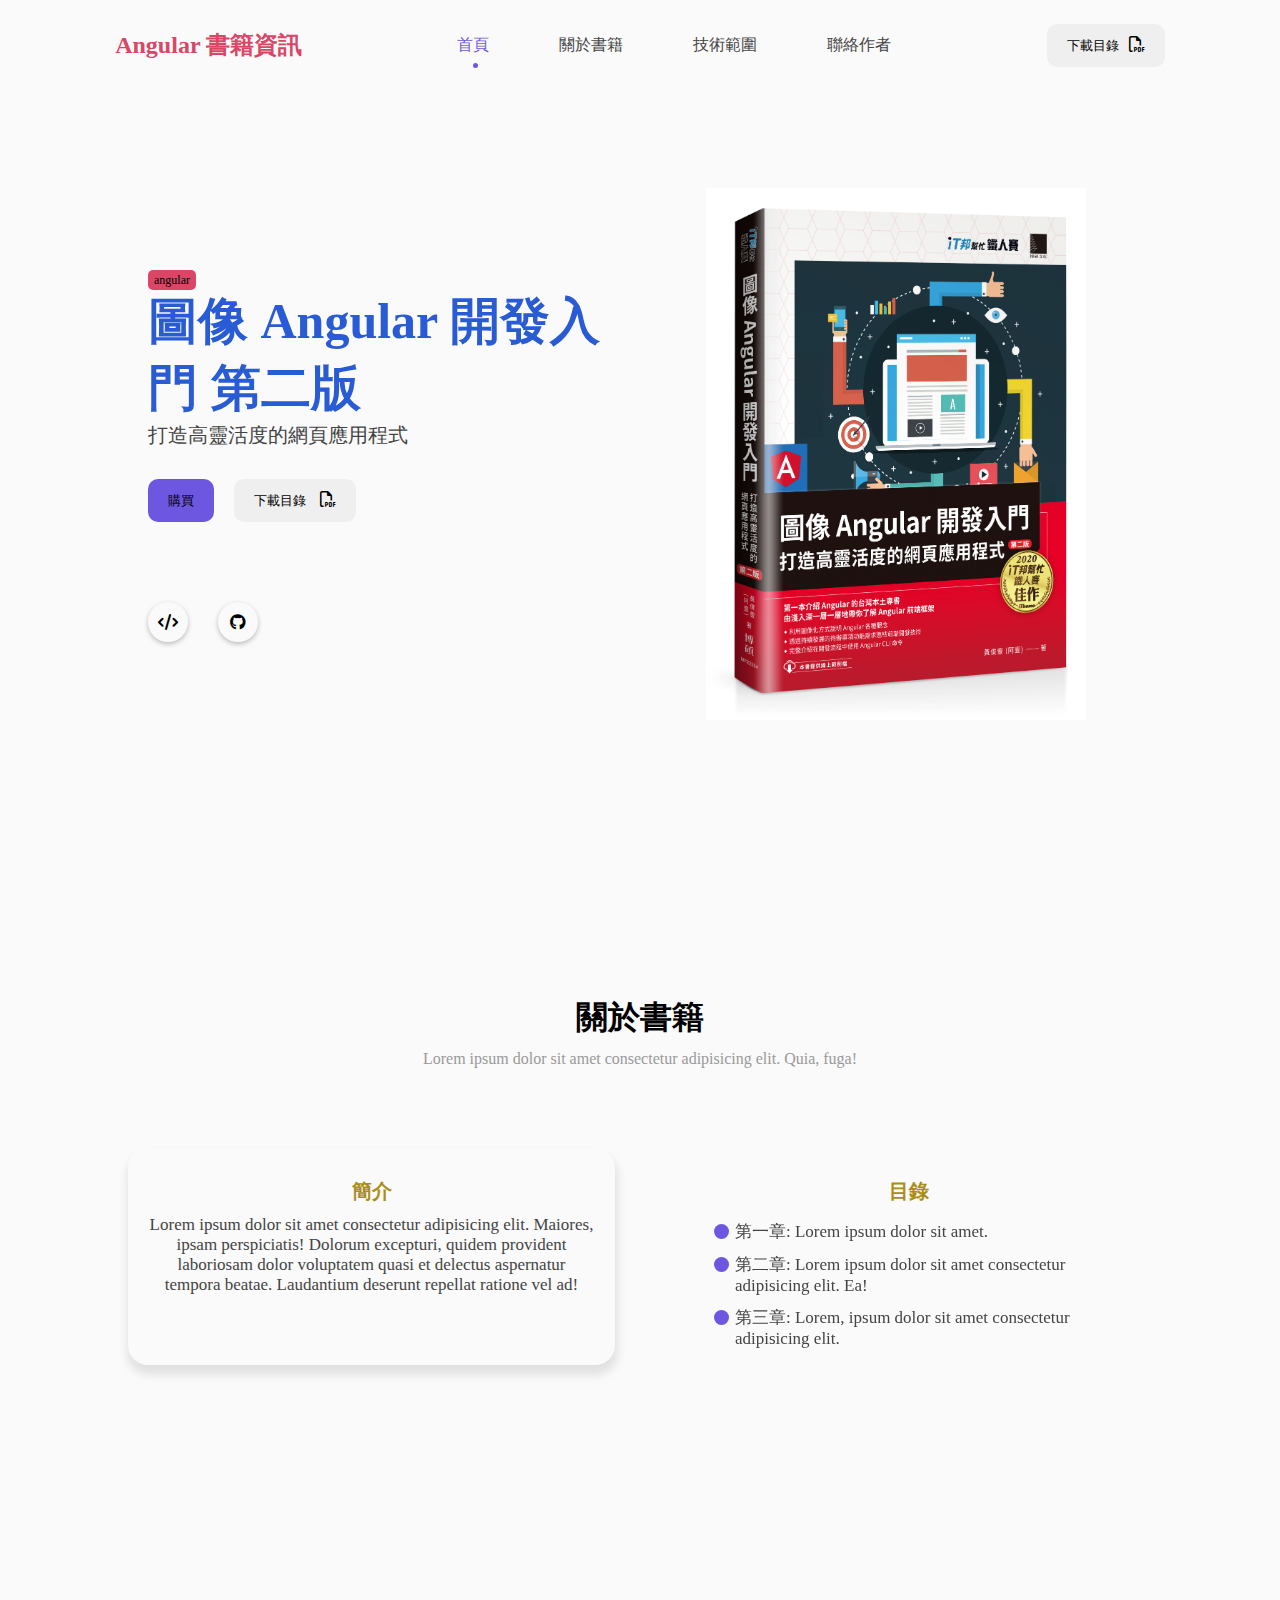
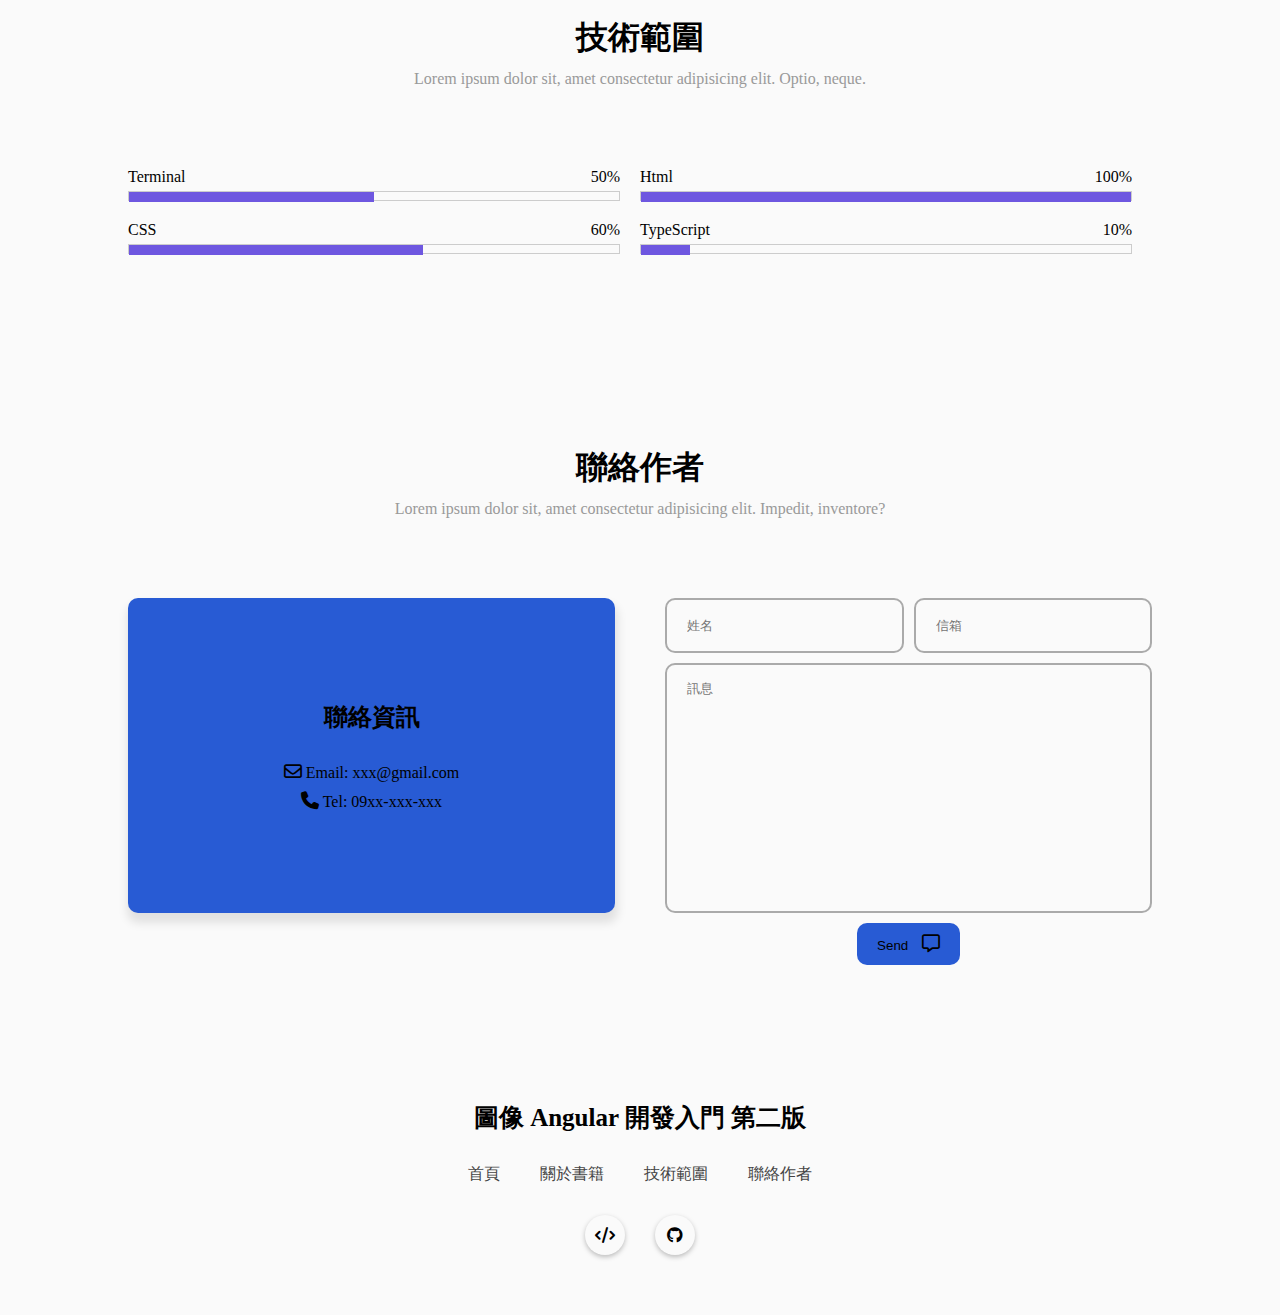
==== commit 376cae2b: "feat(footer): 頁面圖示樣式實作" ====
--- a/src/index.html
+++ b/src/index.html
@@ -157,6 +157,10 @@
             <a href="#contact">聯絡作者</a>
           </li>
         </ul>
+        <div class="footer-icons">
+          <div class="icon"><i class="fa-solid fa-code"></i></div>
+          <div class="icon"><i class="fa-brands fa-github"></i></div>
+        </div>
       </footer>
     </div>
     <script src="./main.js"></script>
--- a/src/style.min.css
+++ b/src/style.min.css
@@ -1 +1 @@
-nav{background-color:var(--body-color);position:fixed;width:100%;height:90px;line-height:90px;padding-inline:9vw;display:flex;justify-content:space-between}nav .nav-logo{font-size:24px;font-weight:600;color:var(--logo-color)}nav ul{display:flex;list-style:none}nav ul .nav-link{text-decoration:none;color:var(--text-color);font-weight:500;padding-inline:15px;margin-inline:20px}nav ul .active-link{position:relative;color:var(--first-color)}nav ul .active-link::after{position:absolute;content:"";width:5px;height:5px;background-color:var(--first-color);left:50%;bottom:-15px;border-radius:50%}.btn{font-weight:500;padding:12px 20px;background-color:#efefef;border:none;border-radius:10px;cursor:pointer}.btn:hover{background-color:var(--second-color);color:var(--withe-color)}.btn>i{margin-left:10px}.home-text{padding-left:20px;min-height:80vh;width:50%;display:flex;flex-direction:column;justify-content:center}.home-text .tag>span{background-color:var(--logo-color);color:var(--white-color);padding:3px 6px;font-size:12px;border-radius:5px}.home-text .name{font-size:50px;font-weight:600;color:var(--third-color)}.home-text .subtitle{font-size:20px;margin-bottom:30px;color:var(--text-color)}.home-text .text-btn{display:flex;gap:20px}.home-text .text-btn>.blue-btn{background-color:var(--first-color);color:var(--white-color)}.home-text .text-btn>.blue-btn:hover{background-color:var(--first-color-hover)}.home-text .icons{display:flex;margin-top:5em;gap:30px}.home-text .icons .icon{display:flex;justify-content:center;align-items:center;width:40px;height:40px;border-radius:50%;box-shadow:0px 2px 5px 0px rgba(0,0,0,.25);cursor:pointer}.home-image{display:flex;justify-content:right;align-items:center;width:50%;min-height:80vh}.home-image .image{width:380px;margin:0 auto;overflow:hidden}.home-image .image img{width:380px}.about-container{display:flex;justify-content:space-between;width:100%;gap:50px}.about-container .introduce,.about-container .contents{width:50%}.about-container h3{margin-bottom:10px;font-size:20px;font-weight:600;color:var(--second-color)}.about-container .card{display:flex;align-items:center;flex-direction:column;padding:30px 20px 70px;width:100%;background-color:var(--white-color);border-radius:20px;box-shadow:1px 8px 10px 2px var(--first-shadow-color)}.about-container .card div{text-align:center;font-size:17px;color:var(--text-color)}.about-container .list{display:flex;flex-direction:column;padding:30px 65px 70px;width:100%}.about-container .list h3{text-align:center}.about-container .list .item{font-size:17px;padding:5px;color:var(--text-color);position:relative}.about-container .list .item::before{box-sizing:border-box;content:"";position:absolute;top:9px;left:-16px;width:15px;height:15px;border-radius:50px;background-color:var(--first-color)}.skill-container{display:flex;width:100%;gap:20px;flex-wrap:wrap}.skill-container .skill-item{flex-basis:calc(50% - 20px);display:flex;flex-direction:column;gap:5px}.skill-container .skill-item .skill{display:flex;justify-content:space-between;align-items:center}.skill-container .skill-item .progress-bar-wrap{height:10px;border:1px solid #ccc}.skill-container .skill-item .progress-bar-wrap .progress-bar{height:10px;background-color:var(--first-color)}.contact-container{display:flex;justify-content:space-between;width:100%;gap:50px}.contact-container .info,.contact-container .form{width:50%}.contact-container .contact-info{display:flex;flex-direction:column;justify-content:center;align-items:center;padding:20px 30px;width:100%;height:315px;background-color:var(--third-color);color:var(--white-color);border-radius:10px;gap:10px;box-shadow:1px 8px 10px 2px var(--first-shadow-color)}.contact-container .contact-info>h2{margin-bottom:20px}.contact-container .contact-info i{font-size:18px}.contact-container .form{display:grid;grid-template-columns:repeat(2, 1fr);grid-template-rows:55px 250px 1fr;gap:10px}.contact-container .form input,.contact-container .form textarea{background:rgba(0,0,0,0);border:2px solid #aaa;border-radius:10px;padding:15px 20px;outline:none}.contact-container .form input{padding:15px 20px}.contact-container .form textarea{grid-column:1/3;resize:none}.contact-container .form .btn{margin:0 auto;grid-column:1/3;background-color:var(--third-color);color:var(--white-color)}.contact-container .form .btn i{font-size:18px}footer{display:flex;justify-content:center;align-items:center;flex-direction:column;row-gap:30px;padding-block:40px 60px}footer .top-footer{font-size:25px;font-weight:600}footer .footer-menu{display:flex}footer .footer-menu .menu-item{list-style:none}footer .footer-menu .menu-item a{text-decoration:none;color:var(--text-color);font-weight:500;margin-inline:20px}:root{--body-color: rgb(250, 250, 250);--logo-color: rgb(218, 70, 102);--withe-color: rgb(255, 255, 255);--text-color: rgb(68, 68, 68);--first-color: rgb(110, 87, 224);--first-color-hover: rgb(40, 91, 212);--first-shadow-color: rgba(0, 0, 0, 0.1);--second-color: rgb(170, 142, 18);--third-color: rgb(40, 91, 212)}html{scroll-behavior:smooth}body{background-color:var(--body-color)}body .container{width:100%}*{margin:0;padding:0;box-sizing:border-box}.wrapper{padding-inline:10vw}.wrapper .home-box{display:flex;padding-block:6em;height:100vh;min-height:700px}.wrapper .section{padding-block:6em}.wrapper .section .top-header{text-align:center;margin-bottom:5em}.wrapper .section .top-header h1{font-weight:600;margin-bottom:10px}.wrapper .section .top-header span{color:#999}i{font-size:16px}/*# sourceMappingURL=style.min.css.map */+nav{background-color:var(--body-color);position:fixed;width:100%;height:90px;line-height:90px;padding-inline:9vw;display:flex;justify-content:space-between}nav .nav-logo{font-size:24px;font-weight:600;color:var(--logo-color)}nav ul{display:flex;list-style:none}nav ul .nav-link{text-decoration:none;color:var(--text-color);font-weight:500;padding-inline:15px;margin-inline:20px}nav ul .active-link{position:relative;color:var(--first-color)}nav ul .active-link::after{position:absolute;content:"";width:5px;height:5px;background-color:var(--first-color);left:50%;bottom:-15px;border-radius:50%}.btn{font-weight:500;padding:12px 20px;background-color:#efefef;border:none;border-radius:10px;cursor:pointer}.btn:hover{background-color:var(--second-color);color:var(--withe-color)}.btn>i{margin-left:10px}.home-text{padding-left:20px;min-height:80vh;width:50%;display:flex;flex-direction:column;justify-content:center}.home-text .tag>span{background-color:var(--logo-color);color:var(--white-color);padding:3px 6px;font-size:12px;border-radius:5px}.home-text .name{font-size:50px;font-weight:600;color:var(--third-color)}.home-text .subtitle{font-size:20px;margin-bottom:30px;color:var(--text-color)}.home-text .text-btn{display:flex;gap:20px}.home-text .text-btn>.blue-btn{background-color:var(--first-color);color:var(--white-color)}.home-text .text-btn>.blue-btn:hover{background-color:var(--first-color-hover)}.home-text .icons{display:flex;margin-top:5em;gap:30px}.home-image{display:flex;justify-content:right;align-items:center;width:50%;min-height:80vh}.home-image .image{width:380px;margin:0 auto;overflow:hidden}.home-image .image img{width:380px}.about-container{display:flex;justify-content:space-between;width:100%;gap:50px}.about-container .introduce,.about-container .contents{width:50%}.about-container h3{margin-bottom:10px;font-size:20px;font-weight:600;color:var(--second-color)}.about-container .card{display:flex;align-items:center;flex-direction:column;padding:30px 20px 70px;width:100%;background-color:var(--white-color);border-radius:20px;box-shadow:1px 8px 10px 2px var(--first-shadow-color)}.about-container .card div{text-align:center;font-size:17px;color:var(--text-color)}.about-container .list{display:flex;flex-direction:column;padding:30px 65px 70px;width:100%}.about-container .list h3{text-align:center}.about-container .list .item{font-size:17px;padding:5px;color:var(--text-color);position:relative}.about-container .list .item::before{box-sizing:border-box;content:"";position:absolute;top:9px;left:-16px;width:15px;height:15px;border-radius:50px;background-color:var(--first-color)}.skill-container{display:flex;width:100%;gap:20px;flex-wrap:wrap}.skill-container .skill-item{flex-basis:calc(50% - 20px);display:flex;flex-direction:column;gap:5px}.skill-container .skill-item .skill{display:flex;justify-content:space-between;align-items:center}.skill-container .skill-item .progress-bar-wrap{height:10px;border:1px solid #ccc}.skill-container .skill-item .progress-bar-wrap .progress-bar{height:10px;background-color:var(--first-color)}.contact-container{display:flex;justify-content:space-between;width:100%;gap:50px}.contact-container .info,.contact-container .form{width:50%}.contact-container .contact-info{display:flex;flex-direction:column;justify-content:center;align-items:center;padding:20px 30px;width:100%;height:315px;background-color:var(--third-color);color:var(--white-color);border-radius:10px;gap:10px;box-shadow:1px 8px 10px 2px var(--first-shadow-color)}.contact-container .contact-info>h2{margin-bottom:20px}.contact-container .contact-info i{font-size:18px}.contact-container .form{display:grid;grid-template-columns:repeat(2, 1fr);grid-template-rows:55px 250px 1fr;gap:10px}.contact-container .form input,.contact-container .form textarea{background:rgba(0,0,0,0);border:2px solid #aaa;border-radius:10px;padding:15px 20px;outline:none}.contact-container .form input{padding:15px 20px}.contact-container .form textarea{grid-column:1/3;resize:none}.contact-container .form .btn{margin:0 auto;grid-column:1/3;background-color:var(--third-color);color:var(--white-color)}.contact-container .form .btn i{font-size:18px}footer{display:flex;justify-content:center;align-items:center;flex-direction:column;row-gap:30px;padding-block:40px 60px}footer .top-footer{font-size:25px;font-weight:600}footer .footer-menu{display:flex}footer .footer-menu .menu-item{list-style:none}footer .footer-menu .menu-item a{text-decoration:none;color:var(--text-color);font-weight:500;margin-inline:20px}footer .footer-icons{display:flex;gap:30px}:root{--body-color: rgb(250, 250, 250);--logo-color: rgb(218, 70, 102);--withe-color: rgb(255, 255, 255);--text-color: rgb(68, 68, 68);--first-color: rgb(110, 87, 224);--first-color-hover: rgb(40, 91, 212);--first-shadow-color: rgba(0, 0, 0, 0.1);--second-color: rgb(170, 142, 18);--third-color: rgb(40, 91, 212)}html{scroll-behavior:smooth}body{background-color:var(--body-color)}body .container{width:100%}*{margin:0;padding:0;box-sizing:border-box}.wrapper{padding-inline:10vw}.wrapper .home-box{display:flex;padding-block:6em;height:100vh;min-height:700px}.wrapper .section{padding-block:6em}.wrapper .section .top-header{text-align:center;margin-bottom:5em}.wrapper .section .top-header h1{font-weight:600;margin-bottom:10px}.wrapper .section .top-header span{color:#999}i{font-size:16px}.icon{display:flex;justify-content:center;align-items:center;width:40px;height:40px;border-radius:50%;box-shadow:0px 2px 5px 0px rgba(0,0,0,.25);cursor:pointer}/*# sourceMappingURL=style.min.css.map */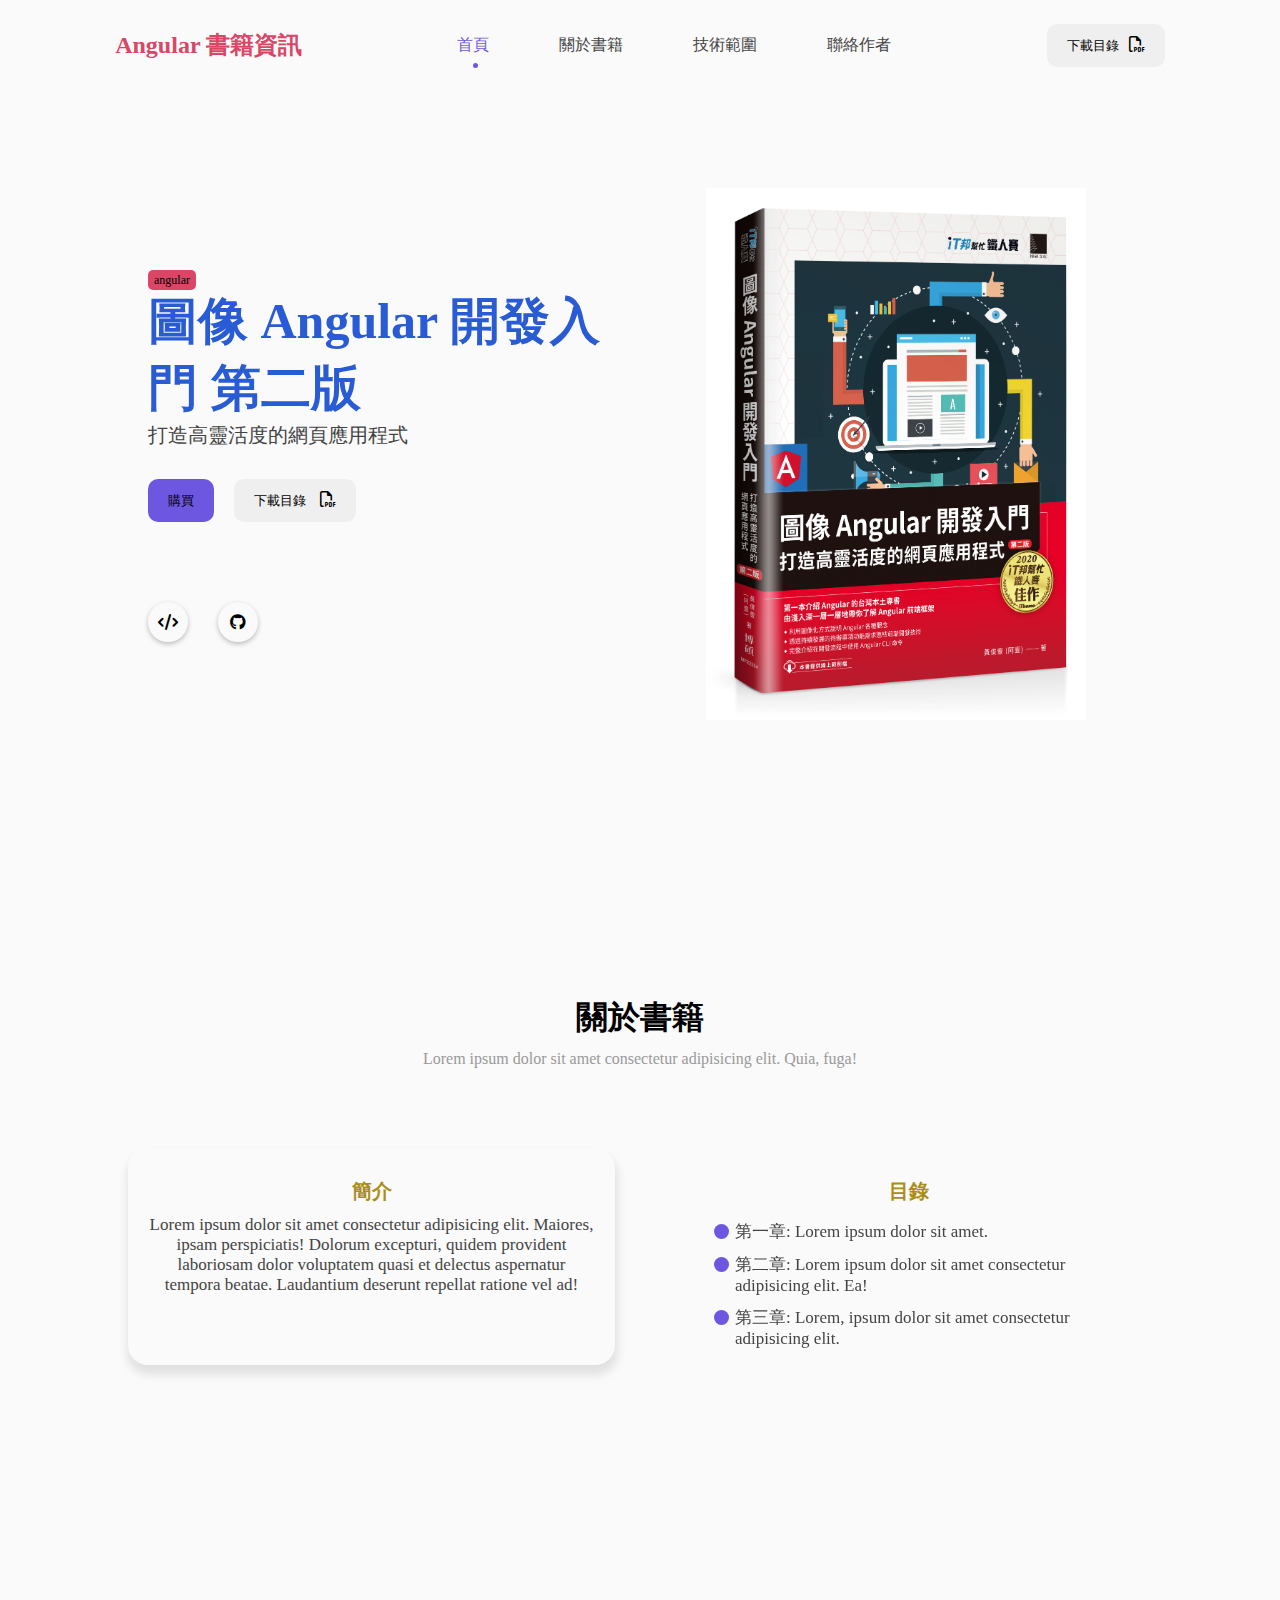
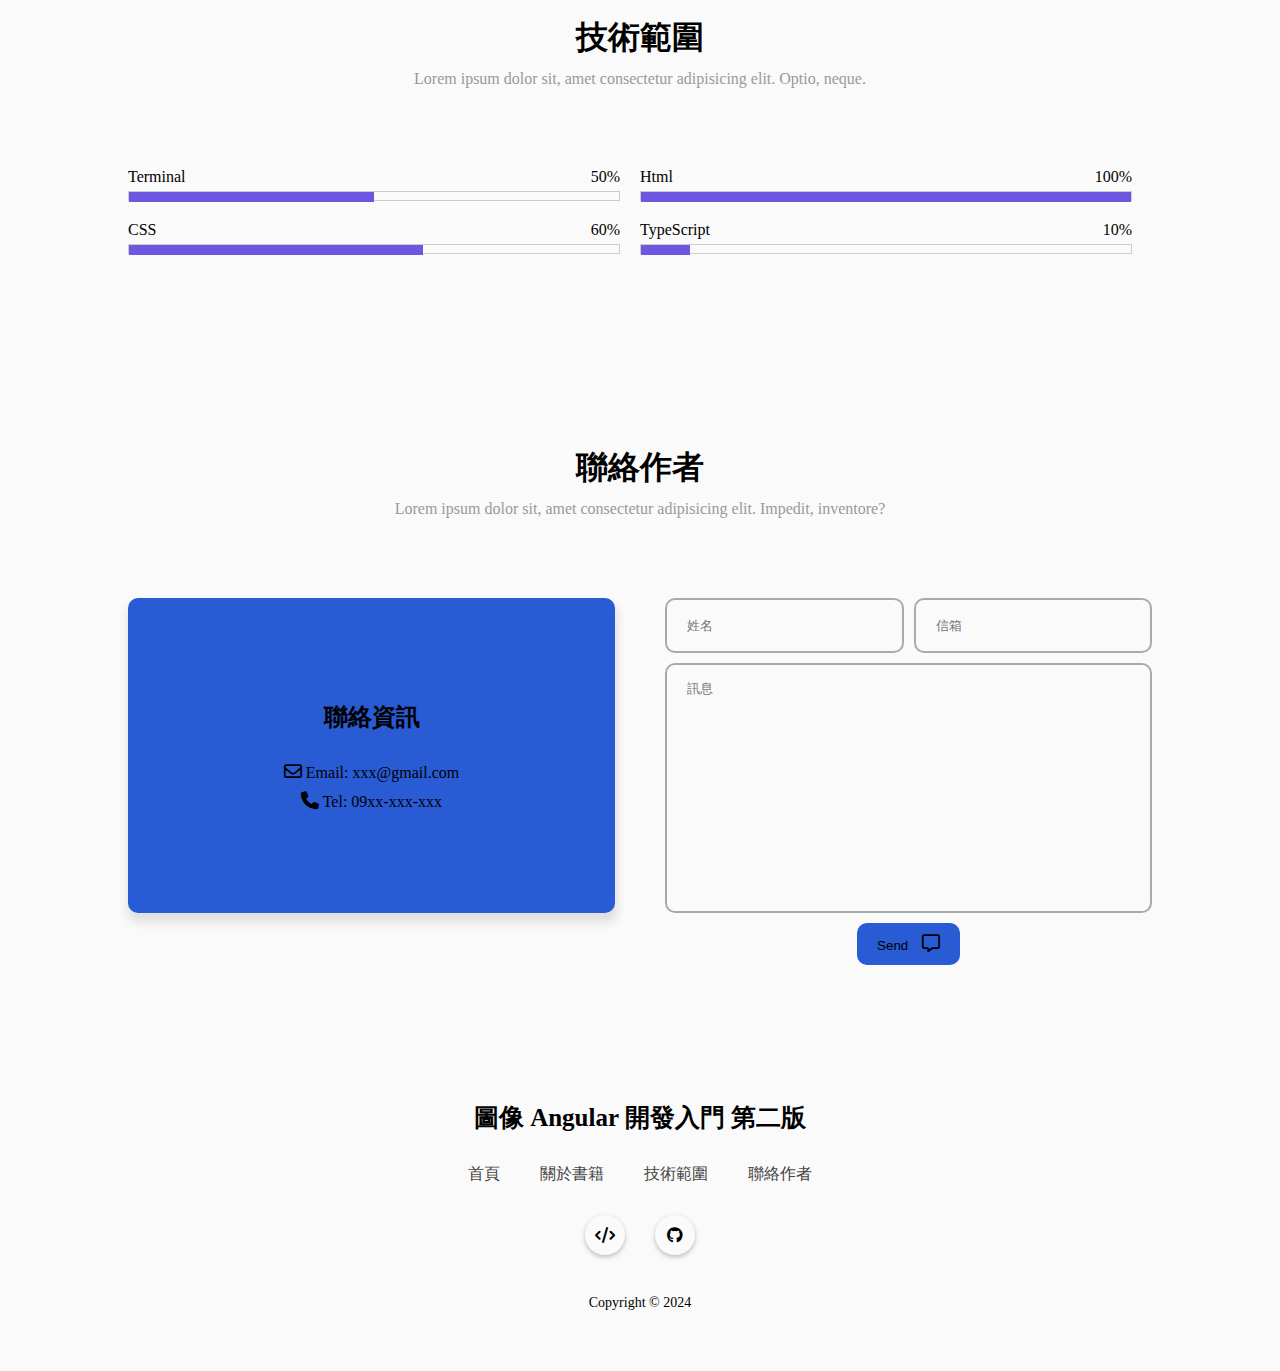
==== commit 3282c3d9: "feat(footer): 頁尾 copy right 樣式實作" ====
--- a/src/index.html
+++ b/src/index.html
@@ -161,6 +161,7 @@
           <div class="icon"><i class="fa-solid fa-code"></i></div>
           <div class="icon"><i class="fa-brands fa-github"></i></div>
         </div>
+        <div class="bottom-footer">Copyright &copy; 2024</div>
       </footer>
     </div>
     <script src="./main.js"></script>
--- a/src/style.min.css
+++ b/src/style.min.css
@@ -1 +1 @@
-nav{background-color:var(--body-color);position:fixed;width:100%;height:90px;line-height:90px;padding-inline:9vw;display:flex;justify-content:space-between}nav .nav-logo{font-size:24px;font-weight:600;color:var(--logo-color)}nav ul{display:flex;list-style:none}nav ul .nav-link{text-decoration:none;color:var(--text-color);font-weight:500;padding-inline:15px;margin-inline:20px}nav ul .active-link{position:relative;color:var(--first-color)}nav ul .active-link::after{position:absolute;content:"";width:5px;height:5px;background-color:var(--first-color);left:50%;bottom:-15px;border-radius:50%}.btn{font-weight:500;padding:12px 20px;background-color:#efefef;border:none;border-radius:10px;cursor:pointer}.btn:hover{background-color:var(--second-color);color:var(--withe-color)}.btn>i{margin-left:10px}.home-text{padding-left:20px;min-height:80vh;width:50%;display:flex;flex-direction:column;justify-content:center}.home-text .tag>span{background-color:var(--logo-color);color:var(--white-color);padding:3px 6px;font-size:12px;border-radius:5px}.home-text .name{font-size:50px;font-weight:600;color:var(--third-color)}.home-text .subtitle{font-size:20px;margin-bottom:30px;color:var(--text-color)}.home-text .text-btn{display:flex;gap:20px}.home-text .text-btn>.blue-btn{background-color:var(--first-color);color:var(--white-color)}.home-text .text-btn>.blue-btn:hover{background-color:var(--first-color-hover)}.home-text .icons{display:flex;margin-top:5em;gap:30px}.home-image{display:flex;justify-content:right;align-items:center;width:50%;min-height:80vh}.home-image .image{width:380px;margin:0 auto;overflow:hidden}.home-image .image img{width:380px}.about-container{display:flex;justify-content:space-between;width:100%;gap:50px}.about-container .introduce,.about-container .contents{width:50%}.about-container h3{margin-bottom:10px;font-size:20px;font-weight:600;color:var(--second-color)}.about-container .card{display:flex;align-items:center;flex-direction:column;padding:30px 20px 70px;width:100%;background-color:var(--white-color);border-radius:20px;box-shadow:1px 8px 10px 2px var(--first-shadow-color)}.about-container .card div{text-align:center;font-size:17px;color:var(--text-color)}.about-container .list{display:flex;flex-direction:column;padding:30px 65px 70px;width:100%}.about-container .list h3{text-align:center}.about-container .list .item{font-size:17px;padding:5px;color:var(--text-color);position:relative}.about-container .list .item::before{box-sizing:border-box;content:"";position:absolute;top:9px;left:-16px;width:15px;height:15px;border-radius:50px;background-color:var(--first-color)}.skill-container{display:flex;width:100%;gap:20px;flex-wrap:wrap}.skill-container .skill-item{flex-basis:calc(50% - 20px);display:flex;flex-direction:column;gap:5px}.skill-container .skill-item .skill{display:flex;justify-content:space-between;align-items:center}.skill-container .skill-item .progress-bar-wrap{height:10px;border:1px solid #ccc}.skill-container .skill-item .progress-bar-wrap .progress-bar{height:10px;background-color:var(--first-color)}.contact-container{display:flex;justify-content:space-between;width:100%;gap:50px}.contact-container .info,.contact-container .form{width:50%}.contact-container .contact-info{display:flex;flex-direction:column;justify-content:center;align-items:center;padding:20px 30px;width:100%;height:315px;background-color:var(--third-color);color:var(--white-color);border-radius:10px;gap:10px;box-shadow:1px 8px 10px 2px var(--first-shadow-color)}.contact-container .contact-info>h2{margin-bottom:20px}.contact-container .contact-info i{font-size:18px}.contact-container .form{display:grid;grid-template-columns:repeat(2, 1fr);grid-template-rows:55px 250px 1fr;gap:10px}.contact-container .form input,.contact-container .form textarea{background:rgba(0,0,0,0);border:2px solid #aaa;border-radius:10px;padding:15px 20px;outline:none}.contact-container .form input{padding:15px 20px}.contact-container .form textarea{grid-column:1/3;resize:none}.contact-container .form .btn{margin:0 auto;grid-column:1/3;background-color:var(--third-color);color:var(--white-color)}.contact-container .form .btn i{font-size:18px}footer{display:flex;justify-content:center;align-items:center;flex-direction:column;row-gap:30px;padding-block:40px 60px}footer .top-footer{font-size:25px;font-weight:600}footer .footer-menu{display:flex}footer .footer-menu .menu-item{list-style:none}footer .footer-menu .menu-item a{text-decoration:none;color:var(--text-color);font-weight:500;margin-inline:20px}footer .footer-icons{display:flex;gap:30px}:root{--body-color: rgb(250, 250, 250);--logo-color: rgb(218, 70, 102);--withe-color: rgb(255, 255, 255);--text-color: rgb(68, 68, 68);--first-color: rgb(110, 87, 224);--first-color-hover: rgb(40, 91, 212);--first-shadow-color: rgba(0, 0, 0, 0.1);--second-color: rgb(170, 142, 18);--third-color: rgb(40, 91, 212)}html{scroll-behavior:smooth}body{background-color:var(--body-color)}body .container{width:100%}*{margin:0;padding:0;box-sizing:border-box}.wrapper{padding-inline:10vw}.wrapper .home-box{display:flex;padding-block:6em;height:100vh;min-height:700px}.wrapper .section{padding-block:6em}.wrapper .section .top-header{text-align:center;margin-bottom:5em}.wrapper .section .top-header h1{font-weight:600;margin-bottom:10px}.wrapper .section .top-header span{color:#999}i{font-size:16px}.icon{display:flex;justify-content:center;align-items:center;width:40px;height:40px;border-radius:50%;box-shadow:0px 2px 5px 0px rgba(0,0,0,.25);cursor:pointer}/*# sourceMappingURL=style.min.css.map */+nav{background-color:var(--body-color);position:fixed;width:100%;height:90px;line-height:90px;padding-inline:9vw;display:flex;justify-content:space-between}nav .nav-logo{font-size:24px;font-weight:600;color:var(--logo-color)}nav ul{display:flex;list-style:none}nav ul .nav-link{text-decoration:none;color:var(--text-color);font-weight:500;padding-inline:15px;margin-inline:20px}nav ul .active-link{position:relative;color:var(--first-color)}nav ul .active-link::after{position:absolute;content:"";width:5px;height:5px;background-color:var(--first-color);left:50%;bottom:-15px;border-radius:50%}.btn{font-weight:500;padding:12px 20px;background-color:#efefef;border:none;border-radius:10px;cursor:pointer}.btn:hover{background-color:var(--second-color);color:var(--withe-color)}.btn>i{margin-left:10px}.home-text{padding-left:20px;min-height:80vh;width:50%;display:flex;flex-direction:column;justify-content:center}.home-text .tag>span{background-color:var(--logo-color);color:var(--white-color);padding:3px 6px;font-size:12px;border-radius:5px}.home-text .name{font-size:50px;font-weight:600;color:var(--third-color)}.home-text .subtitle{font-size:20px;margin-bottom:30px;color:var(--text-color)}.home-text .text-btn{display:flex;gap:20px}.home-text .text-btn>.blue-btn{background-color:var(--first-color);color:var(--white-color)}.home-text .text-btn>.blue-btn:hover{background-color:var(--first-color-hover)}.home-text .icons{display:flex;margin-top:5em;gap:30px}.home-image{display:flex;justify-content:right;align-items:center;width:50%;min-height:80vh}.home-image .image{width:380px;margin:0 auto;overflow:hidden}.home-image .image img{width:380px}.about-container{display:flex;justify-content:space-between;width:100%;gap:50px}.about-container .introduce,.about-container .contents{width:50%}.about-container h3{margin-bottom:10px;font-size:20px;font-weight:600;color:var(--second-color)}.about-container .card{display:flex;align-items:center;flex-direction:column;padding:30px 20px 70px;width:100%;background-color:var(--white-color);border-radius:20px;box-shadow:1px 8px 10px 2px var(--first-shadow-color)}.about-container .card div{text-align:center;font-size:17px;color:var(--text-color)}.about-container .list{display:flex;flex-direction:column;padding:30px 65px 70px;width:100%}.about-container .list h3{text-align:center}.about-container .list .item{font-size:17px;padding:5px;color:var(--text-color);position:relative}.about-container .list .item::before{box-sizing:border-box;content:"";position:absolute;top:9px;left:-16px;width:15px;height:15px;border-radius:50px;background-color:var(--first-color)}.skill-container{display:flex;width:100%;gap:20px;flex-wrap:wrap}.skill-container .skill-item{flex-basis:calc(50% - 20px);display:flex;flex-direction:column;gap:5px}.skill-container .skill-item .skill{display:flex;justify-content:space-between;align-items:center}.skill-container .skill-item .progress-bar-wrap{height:10px;border:1px solid #ccc}.skill-container .skill-item .progress-bar-wrap .progress-bar{height:10px;background-color:var(--first-color)}.contact-container{display:flex;justify-content:space-between;width:100%;gap:50px}.contact-container .info,.contact-container .form{width:50%}.contact-container .contact-info{display:flex;flex-direction:column;justify-content:center;align-items:center;padding:20px 30px;width:100%;height:315px;background-color:var(--third-color);color:var(--white-color);border-radius:10px;gap:10px;box-shadow:1px 8px 10px 2px var(--first-shadow-color)}.contact-container .contact-info>h2{margin-bottom:20px}.contact-container .contact-info i{font-size:18px}.contact-container .form{display:grid;grid-template-columns:repeat(2, 1fr);grid-template-rows:55px 250px 1fr;gap:10px}.contact-container .form input,.contact-container .form textarea{background:rgba(0,0,0,0);border:2px solid #aaa;border-radius:10px;padding:15px 20px;outline:none}.contact-container .form input{padding:15px 20px}.contact-container .form textarea{grid-column:1/3;resize:none}.contact-container .form .btn{margin:0 auto;grid-column:1/3;background-color:var(--third-color);color:var(--white-color)}.contact-container .form .btn i{font-size:18px}footer{display:flex;justify-content:center;align-items:center;flex-direction:column;row-gap:30px;padding-block:40px 60px}footer .top-footer{font-size:25px;font-weight:600}footer .footer-menu{display:flex}footer .footer-menu .menu-item{list-style:none}footer .footer-menu .menu-item a{text-decoration:none;color:var(--text-color);font-weight:500;margin-inline:20px}footer .footer-icons{display:flex;gap:30px}footer .bottom-footer{font-size:14px;margin-top:10px}:root{--body-color: rgb(250, 250, 250);--logo-color: rgb(218, 70, 102);--withe-color: rgb(255, 255, 255);--text-color: rgb(68, 68, 68);--first-color: rgb(110, 87, 224);--first-color-hover: rgb(40, 91, 212);--first-shadow-color: rgba(0, 0, 0, 0.1);--second-color: rgb(170, 142, 18);--third-color: rgb(40, 91, 212)}html{scroll-behavior:smooth}body{background-color:var(--body-color)}body .container{width:100%}*{margin:0;padding:0;box-sizing:border-box}.wrapper{padding-inline:10vw}.wrapper .home-box{display:flex;padding-block:6em;height:100vh;min-height:700px}.wrapper .section{padding-block:6em}.wrapper .section .top-header{text-align:center;margin-bottom:5em}.wrapper .section .top-header h1{font-weight:600;margin-bottom:10px}.wrapper .section .top-header span{color:#999}i{font-size:16px}.icon{display:flex;justify-content:center;align-items:center;width:40px;height:40px;border-radius:50%;box-shadow:0px 2px 5px 0px rgba(0,0,0,.25);cursor:pointer}/*# sourceMappingURL=style.min.css.map */